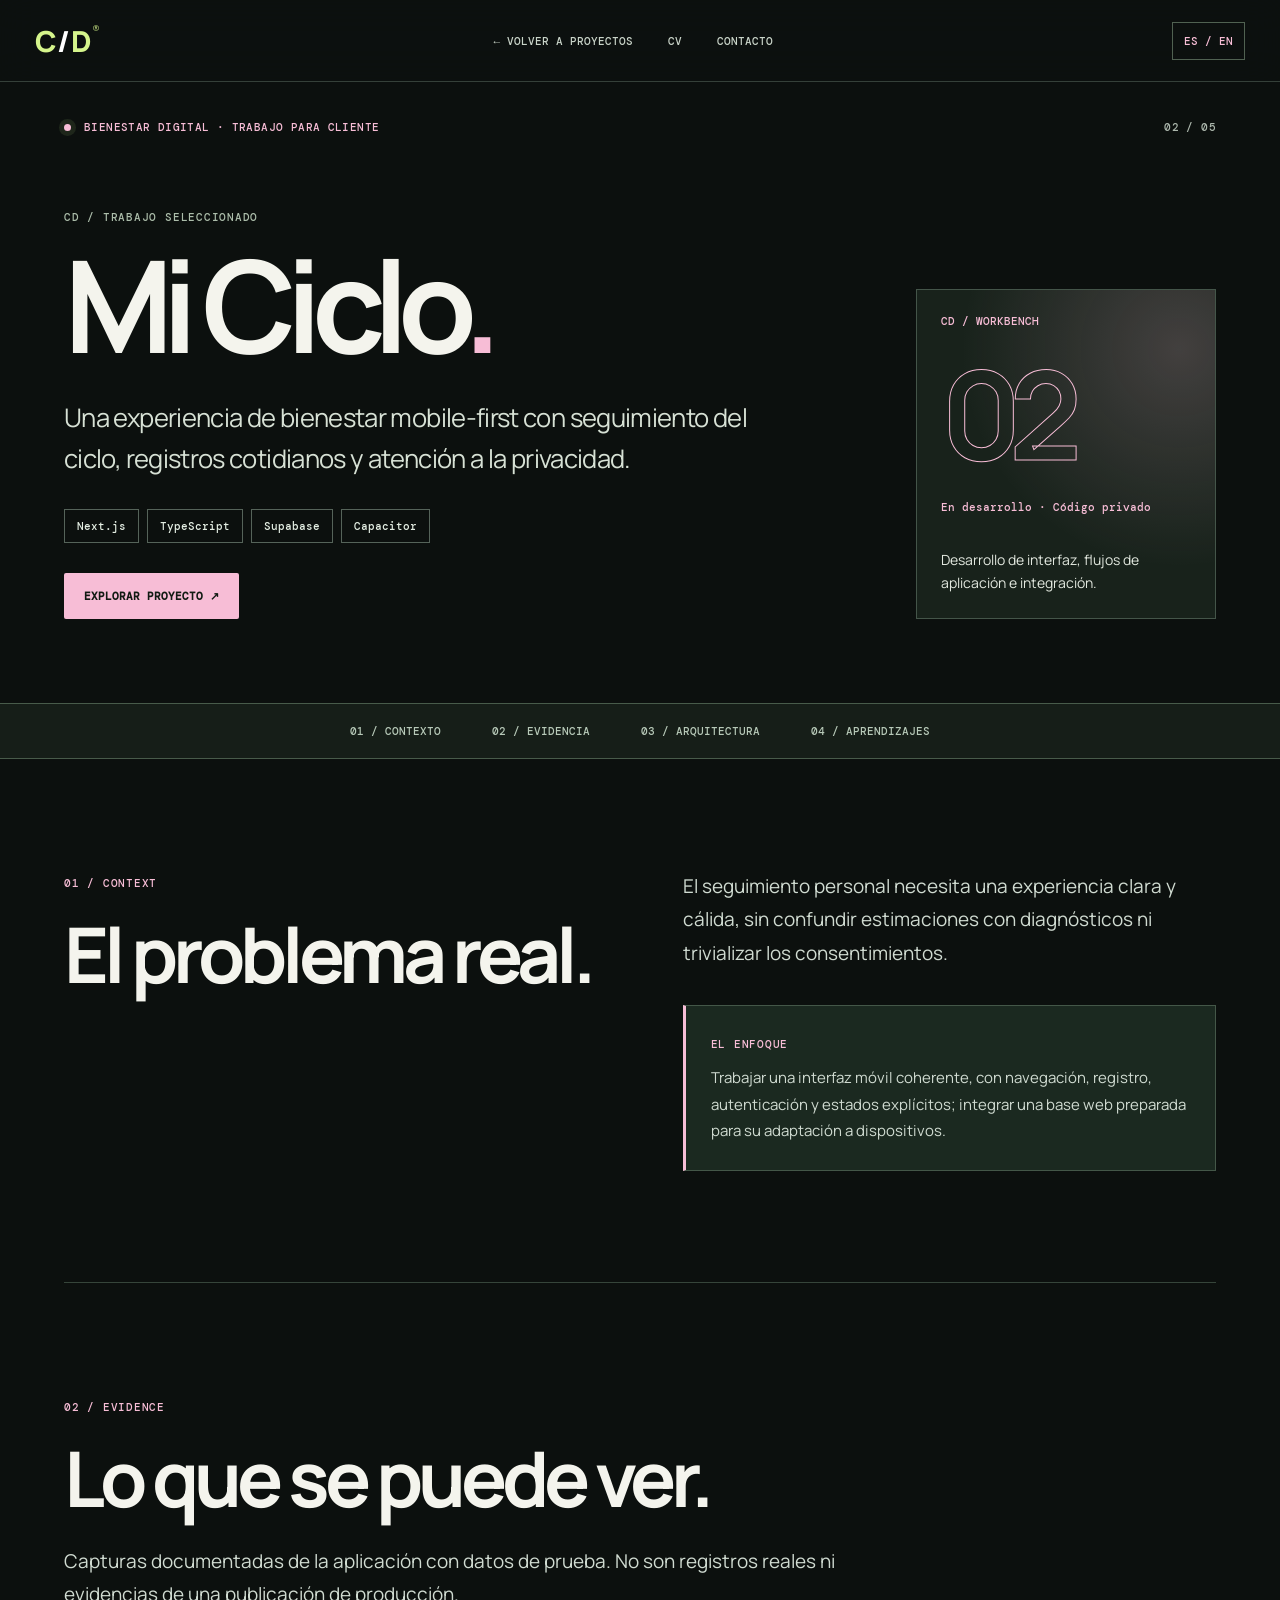
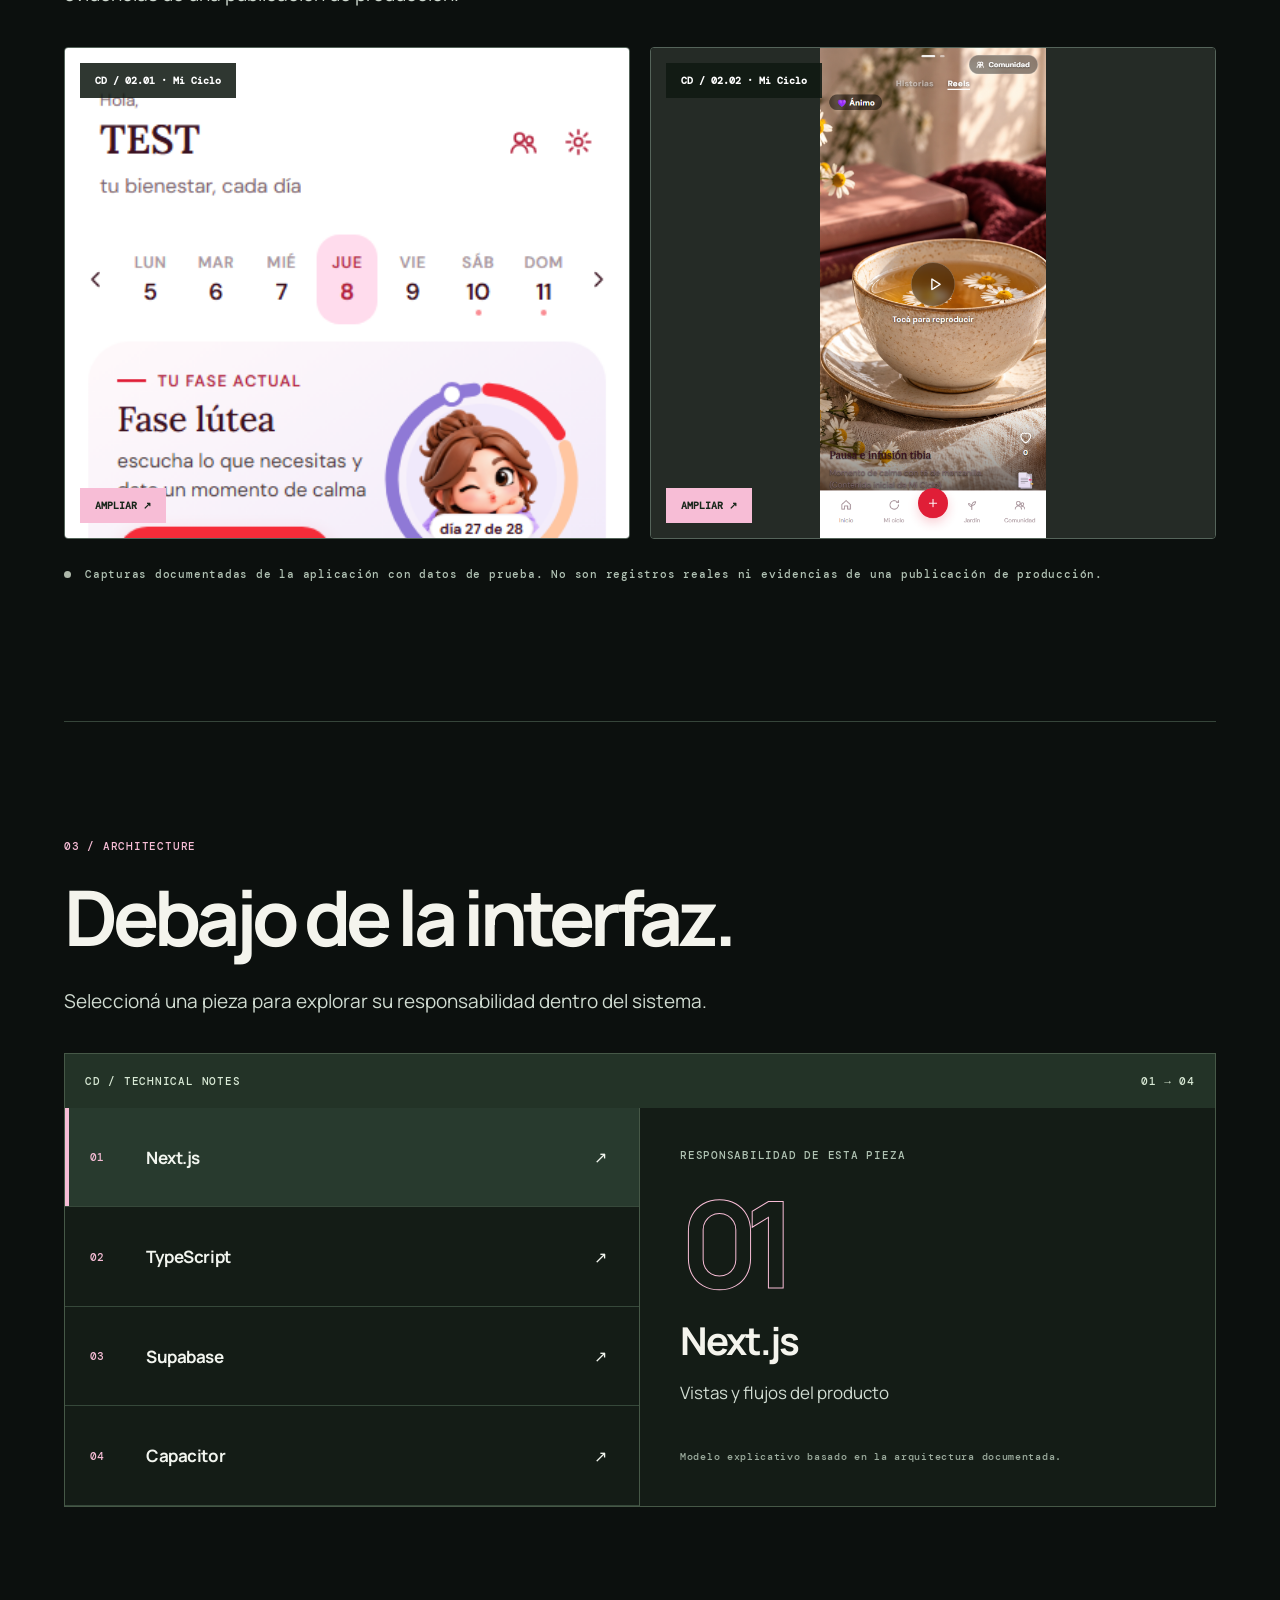
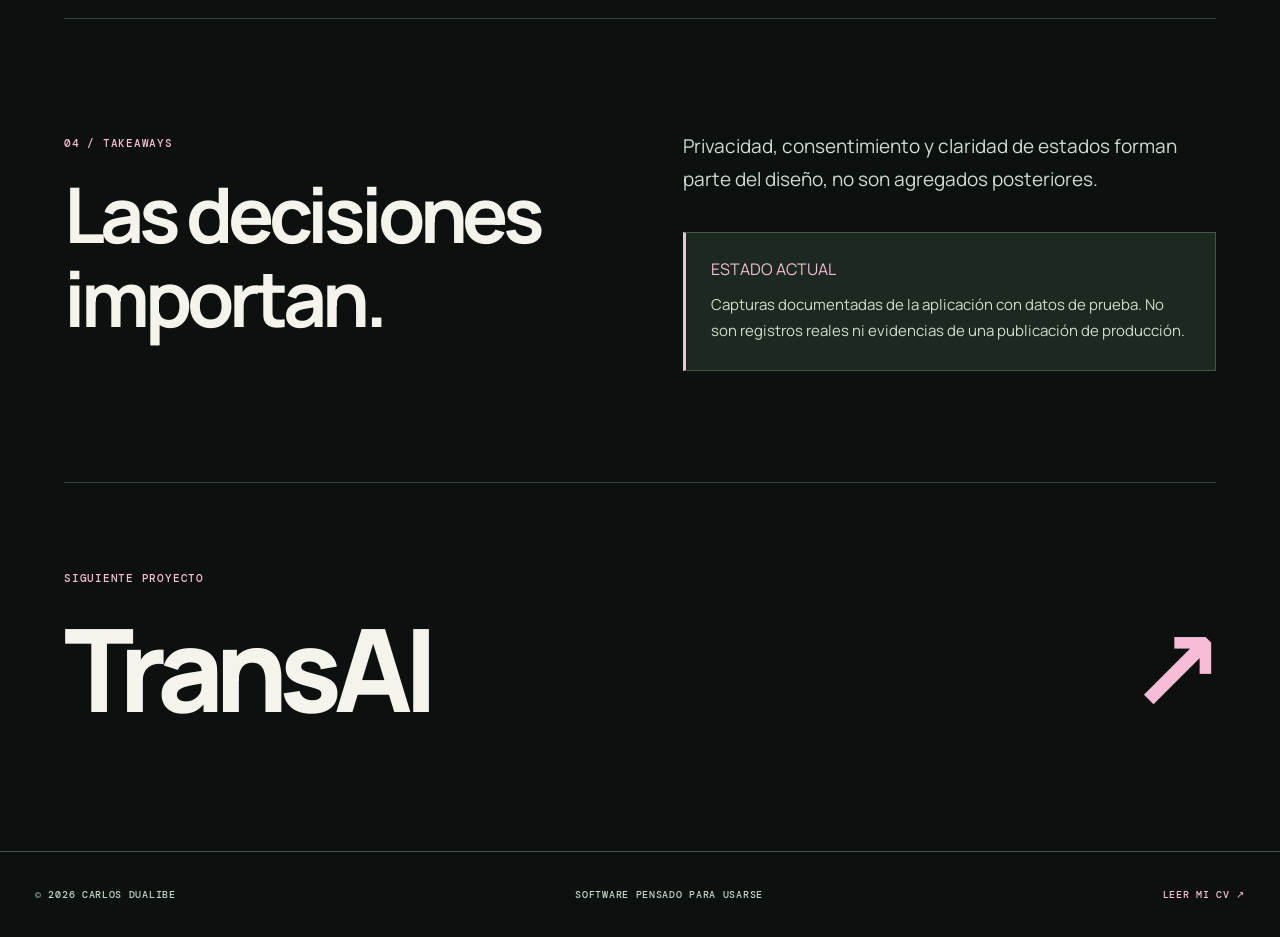
==== work/mi-ciclo/index.html @ 0b81b01b "feat(portfolio): interactive workbench, five bilingual engineering case studies and downloadable CVs" ====
<!doctype html><html lang="es"><head><meta charset="utf-8"/><meta name="viewport" content="width=device-width, initial-scale=1"/><meta name="theme-color" content="#0b0d0e"/><meta name="description" content="Una experiencia de bienestar mobile-first con seguimiento del ciclo, registros cotidianos y atención a la privacidad."/><meta property="og:title" content="Mi Ciclo | Carlos Dualibe"/><meta property="og:description" content="Una experiencia de bienestar mobile-first con seguimiento del ciclo, registros cotidianos y atención a la privacidad."/><meta property="og:image" content="https://carlos-dualibe.vercel.app/assets/og-card.svg"/><meta property="og:locale" content="es_AR"/><link rel="canonical" href="https://carlos-dualibe.vercel.app/work/mi-ciclo/"/><link rel="icon" href="/assets/favicon.svg"/><link rel="preconnect" href="https://fonts.googleapis.com"/><link rel="preconnect" href="https://fonts.gstatic.com" crossorigin/><link href="https://fonts.googleapis.com/css2?family=Manrope:wght@400;500;600;700;800&amp;family=DM+Mono:wght@400;500&amp;display=swap" rel="stylesheet"/><link rel="stylesheet" href="/case.css"/><title>Mi Ciclo — Caso de estudio | Carlos Dualibe</title><style>:root{--case-accent:#f7bdd6}</style></head><body><a class="skip" href="#content">Saltar al contenido</a><div class="reading-progress"><div id="progressBar"></div></div><header class="case-header"><a class="brand" href="/">C<span>/</span>D<small>®</small></a><nav><a href="/#proyectos" data-i18n-case="back">← VOLVER A PROYECTOS</a><a href="/cv/" data-i18n-case="cv">CV</a><a href="/#contacto" data-i18n-case="contact">CONTACTO</a></nav><button id="switchCaseLanguage" aria-label="Cambiar idioma" type="button">ES / EN</button></header><main id="content"><section class="case-hero"><div class="hero-eyebrow"><span class="dot"></span><span id="caseCategory">BIENESTAR DIGITAL · TRABAJO PARA CLIENTE</span><span>02 / 05</span></div><div class="hero-grid"><div><p class="eyebrow" data-i18n-case="selected">CD / TRABAJO SELECCIONADO</p><h1>Mi Ciclo<span>.</span></h1><p class="hero-summary" id="caseSummary">Una experiencia de bienestar mobile-first con seguimiento del ciclo, registros cotidianos y atención a la privacidad.</p><div class="tags"><span>Next.js</span><span>TypeScript</span><span>Supabase</span><span>Capacitor</span></div><div class="hero-actions"><a href="#evidencia" class="primary" data-i18n-case="explore">EXPLORAR PROYECTO ↗</a></div></div><div class="hero-stamp"><span>CD / WORKBENCH</span><strong>02</strong><span id="caseStatus">En desarrollo · Código privado</span><p id="caseRole">Desarrollo de interfaz, flujos de aplicación e integración.</p></div></div></section><nav class="case-local-nav" aria-label="Navegación del caso"><a href="#contexto" data-i18n-case="context">01 / CONTEXTO</a><a href="#evidencia" data-i18n-case="evidenceNav">02 / EVIDENCIA</a><a href="#arquitectura" data-i18n-case="architectureNav">03 / ARQUITECTURA</a><a href="#aprendizajes" data-i18n-case="lessonsNav">04 / APRENDIZAJES</a></nav><section class="case-section split" id="contexto"><div><span class="section-label">01 / CONTEXT</span><h2 id="caseProblemTitle" data-static-problem>El problema real.</h2></div><div><p id="caseProblem">El seguimiento personal necesita una experiencia clara y cálida, sin confundir estimaciones con diagnósticos ni trivializar los consentimientos.</p><aside class="note"><span data-i18n-case="approachLabel">EL ENFOQUE</span><p id="caseSolution">Trabajar una interfaz móvil coherente, con navegación, registro, autenticación y estados explícitos; integrar una base web preparada para su adaptación a dispositivos.</p></aside></div></section><section class="case-section" id="evidencia"><div class="section-head"><span class="section-label">02 / EVIDENCE</span><h2 data-i18n-case="visualTitle">Lo que se puede ver.</h2><p id="caseEvidence">Capturas documentadas de la aplicación con datos de prueba. No son registros reales ni evidencias de una publicación de producción.</p></div><div class="case-gallery"><button class="case-image-trigger" type="button" data-src="/assets/mi-ciclo-monolito-home.png" data-alt="Capturas documentadas de la aplicación con datos de prueba. No son registros reales ni evidencias de una publicación de producción."><span class="image-meta">CD / 02.01 · Mi Ciclo</span><img src="/assets/mi-ciclo-monolito-home.png" alt="Capturas documentadas de la aplicación con datos de prueba. No son registros reales ni evidencias de una publicación de producción." loading="lazy"/><span class="image-cta" data-i18n-case="view">AMPLIAR ↗</span></button><button class="case-image-trigger" type="button" data-src="/assets/mi-ciclo-monolito-descubrir.png" data-alt="Capturas documentadas de la aplicación con datos de prueba. No son registros reales ni evidencias de una publicación de producción."><span class="image-meta">CD / 02.02 · Mi Ciclo</span><img src="/assets/mi-ciclo-monolito-descubrir.png" alt="Capturas documentadas de la aplicación con datos de prueba. No son registros reales ni evidencias de una publicación de producción." loading="lazy"/><span class="image-cta" data-i18n-case="view">AMPLIAR ↗</span></button></div><div class="status-caption"><span class="dot"></span><p id="caseCurrent">En desarrollo · Código privado · Capturas documentadas de la aplicación con datos de prueba. No son registros reales ni evidencias de una publicación de producción.</p></div></section><section class="case-section" id="arquitectura"><div class="section-head"><span class="section-label">03 / ARCHITECTURE</span><h2 data-i18n-case="architectureTitle">Debajo de la interfaz.</h2><p data-i18n-case="architectureDesc">Seleccioná una pieza para explorar su responsabilidad dentro del sistema.</p></div><div class="architecture"><div class="architecture-top"><span>CD / TECHNICAL NOTES</span><span>01 → 04</span></div><div class="architecture-grid"><div class="layers"><button class="layer-button is-active" type="button" data-layer="0" aria-pressed="true"><span>01</span><strong>Next.js</strong><span>↗</span></button><button class="layer-button" type="button" data-layer="1" aria-pressed="false"><span>02</span><strong>TypeScript</strong><span>↗</span></button><button class="layer-button" type="button" data-layer="2" aria-pressed="false"><span>03</span><strong>Supabase</strong><span>↗</span></button><button class="layer-button" type="button" data-layer="3" aria-pressed="false"><span>04</span><strong>Capacitor</strong><span>↗</span></button></div><div class="layer-content"><span data-i18n-case="layerResponsibility">RESPONSABILIDAD DE ESTA PIEZA</span><strong id="layerNumber">01</strong><h3 id="layerTitle">Next.js</h3><p id="layerDescription">Vistas y flujos del producto</p><small data-i18n-case="architectureDisclaimer">Modelo explicativo de la arquitectura documentada.</small></div></div></div></section><section class="case-section split" id="aprendizajes"><div><span class="section-label">04 / TAKEAWAYS</span><h2 data-i18n-case="lessonsTitle">Lo que aprendí construyéndolo.</h2></div><div><p id="caseTakeaway">Privacidad, consentimiento y claridad de estados forman parte del diseño, no son agregados posteriores.</p><div class="takeaway-note"><span data-i18n-case="statusLabel">ESTADO ACTUAL</span><p id="caseStatusDetail">Capturas documentadas de la aplicación con datos de prueba. No son registros reales ni evidencias de una publicación de producción.</p></div></div></section><section class="next-case"><span data-i18n-case="next">SIGUIENTE PROYECTO</span><a href="/work/transai/">TransAI <span>↗</span></a></section></main><footer><span>© 2026 CARLOS DUALIBE</span><span data-i18n-case="footer">SOFTWARE PENSADO PARA USARSE</span><a href="/cv/" data-i18n-case="cvLong">LEER MI CV ↗</a></footer><dialog id="caseLightbox"><button id="closeLightbox" type="button" aria-label="Cerrar imagen">✕</button><img id="lightboxImg" alt=""/></dialog><script type="application/json" id="caseData">{"slug":"mi-ciclo","n":"02","name":"Mi Ciclo","accent":"#f7bdd6","stack":["Next.js","TypeScript","Supabase","Capacitor"],"images":["/assets/mi-ciclo-monolito-home.png","/assets/mi-ciclo-monolito-descubrir.png"],"es":{"tag":"BIENESTAR DIGITAL · TRABAJO PARA CLIENTE","state":"En desarrollo · Código privado","summary":"Una experiencia de bienestar mobile-first con seguimiento del ciclo, registros cotidianos y atención a la privacidad.","problem":"El seguimiento personal necesita una experiencia clara y cálida, sin confundir estimaciones con diagnósticos ni trivializar los consentimientos.","solution":"Trabajar una interfaz móvil coherente, con navegación, registro, autenticación y estados explícitos; integrar una base web preparada para su adaptación a dispositivos.","evidence":"Capturas documentadas de la aplicación con datos de prueba. No son registros reales ni evidencias de una publicación de producción.","takeaway":"Privacidad, consentimiento y claridad de estados forman parte del diseño, no son agregados posteriores.","role":"Desarrollo de interfaz, flujos de aplicación e integración.","layers":[["Next.js","Vistas y flujos del producto"],["TypeScript","Estructuras y estados compartidos"],["Supabase","Autenticación y persistencia"],["Capacitor","Integración con plataformas móviles"]]},"en":{"tag":"WELLNESS APP · CLIENT PROJECT","state":"In development · Private code","summary":"A mobile-first wellness experience with cycle tracking, daily logging and a thoughtful approach to privacy.","problem":"Personal tracking needs a clear, welcoming experience without confusing estimates with diagnoses or treating consent as decoration.","solution":"Build coherent mobile navigation, logging, authentication and explicit states around a web foundation that can be adapted to mobile platforms.","evidence":"Documented application screenshots with test data. They are not personal records or evidence of a production release.","takeaway":"Privacy, consent and clear state communication belong in the product from the start.","role":"UI development, application flows and integrations.","layers":[["Next.js","Product screens and user journeys"],["TypeScript","Shared data structures and states"],["Supabase","Authentication and persistence"],["Capacitor","Mobile platform integration"]]}}</script><script defer src="/case.js"></script></body></html>
---- case.css ----
:root{--bg:#0c100e;--ink:#f4f4ed;--muted:#bbc8bc;--line:#405046;--green:#d5f58c;--accent:var(--case-accent,#d5f58c);--mono:"DM Mono",monospace;--sans:"Manrope",system-ui,sans-serif}
*{box-sizing:border-box}html{scroll-behavior:smooth;scroll-padding-top:143px}body{margin:0;background:var(--bg);color:var(--ink);font-family:var(--sans);overflow-x:clip;-webkit-font-smoothing:antialiased}
a{color:inherit;text-decoration:none}button{cursor:pointer;font:inherit}a:focus-visible,button:focus-visible{outline:2px solid var(--accent);outline-offset:4px}
.skip{position:fixed;top:-70px;left:10px;padding:10px;background:var(--green);color:#000;z-index:99}.skip:focus{top:10px}
.reading-progress{height:3px;position:fixed;top:0;left:0;right:0;z-index:100;pointer-events:none}.reading-progress>div{height:100%;width:0;background:var(--accent)}
.case-header{height:82px;position:sticky;top:0;z-index:40;backdrop-filter:blur(18px);background:#0d1110ed;border-bottom:1px solid #354039;padding:0 max(30px,calc((100vw - 1210px)/2));display:flex;align-items:center;justify-content:space-between;gap:20px}
.brand{font-weight:800;letter-spacing:-.16em;font-size:29px;color:var(--green)}.brand span{color:#fff;margin:0 5px}.brand small{font:10px var(--mono);vertical-align:top;margin-left:6px}
.case-header nav{display:flex;gap:clamp(13px,3vw,35px);font:500 11px var(--mono);color:#c9d4c9}.case-header nav a:hover{color:var(--accent)}
#switchCaseLanguage{color:var(--accent);border:1px solid #506151;padding:11px;background:none;font:500 11px var(--mono)}
.case-hero{max-width:1210px;margin:auto;padding:38px 0 84px}
.hero-eyebrow{display:flex;align-items:center;gap:13px;color:var(--accent);font:500 11px var(--mono);letter-spacing:.035em}.hero-eyebrow>span:last-child{margin-left:auto;color:#adb8ad}
.dot{display:inline-block;width:7px;height:7px;background:var(--accent);border-radius:50%;box-shadow:0 0 0 5px #a8db831c;flex:0 0 7px}
.hero-grid{margin-top:65px;display:grid;grid-template-columns:minmax(0,1.45fr) minmax(240px,.55fr);gap:60px;align-items:end}
.eyebrow,.section-label,.architecture-top,.layer-content>span,.layer-content small,.next-case>span,footer,.status-caption,.note>span{font:500 11px var(--mono);letter-spacing:.07em}
.eyebrow{color:#acbdaa}.hero-grid h1{font-size:clamp(75px,10vw,150px);letter-spacing:-.085em;line-height:.97;margin:18px 0 32px;overflow-wrap:break-word}.hero-grid h1 span{color:var(--accent)}
.hero-summary{font-size:clamp(18px,2vw,27px);line-height:1.58;letter-spacing:-.025em;color:#d7e1d5;max-width:720px;margin:0 0 30px}.tags{display:flex;flex-wrap:wrap;gap:8px}.tags span{font:500 11px var(--mono);padding:9px 12px;border:1px solid #556359;color:#e4eee3}
.hero-actions{display:flex;align-items:center;flex-wrap:wrap;gap:17px;margin-top:30px;font:600 11px var(--mono)}.hero-actions a{border-bottom:1px solid #778b73;padding:13px}.hero-actions .primary{background:var(--accent);color:#111b13;border:0;border-radius:2px;padding:16px 20px}
.hero-stamp{background:radial-gradient(circle at 88% 18%,color-mix(in srgb,var(--accent) 19%,transparent),transparent 58%),#18221b;border:1px solid #445549;min-height:330px;padding:24px;display:flex;flex-direction:column;justify-content:space-between;overflow:hidden}.hero-stamp>span{font:500 11px var(--mono);color:var(--accent)}.hero-stamp strong{font-size:123px;line-height:1;letter-spacing:-.1em;-webkit-text-stroke:1px var(--accent);color:transparent}.hero-stamp p{font-size:14px;line-height:1.65;color:#e2e8df;margin:10px 0 0}
.case-local-nav{position:sticky;top:82px;z-index:35;display:flex;justify-content:center;align-items:center;gap:clamp(12px,4vw,60px);background:#172019f5;border-top:1px solid #485b4a;border-bottom:1px solid #485b4a;padding:0 18px;overflow-x:auto}
.case-local-nav a{font:500 11px var(--mono);color:#b7c9b8;padding:20px 0;white-space:nowrap}.case-local-nav a:hover{color:var(--accent)}
.case-section{max-width:1210px;margin:auto;padding:111px 0;border-bottom:1px solid #36453a}.section-label{color:var(--accent)}.case-section h2{font-size:clamp(43px,6vw,78px);letter-spacing:-.065em;line-height:1.1;margin:20px 0 25px}
.case-section p{color:#d0dbd1;font-size:clamp(16px,1.55vw,19px);line-height:1.76;margin:0}.split{display:grid;grid-template-columns:1fr 1fr;gap:85px}
.note,.takeaway-note{margin-top:35px;padding:25px;background:#1b2920;border:1px solid #445748;border-left:3px solid var(--accent)}.note>span,.takeaway-note>span{color:var(--accent)}.note p,.takeaway-note p{font-size:15px;margin:12px 0 0}
.section-head{max-width:850px;margin-bottom:35px}.case-gallery{display:grid;grid-template-columns:repeat(2,minmax(0,1fr));gap:20px}.case-image-trigger{position:relative;border:1px solid #55645a;background:#1b251f;padding:0;width:100%;overflow:hidden;border-radius:4px;color:#fff;text-align:left;min-height:380px}
.case-image-trigger:only-child{grid-column:1/-1}.case-image-trigger img{display:block;width:100%;height:490px;object-fit:cover;object-position:top;transition:transform .45s}.case-image-trigger:hover img{transform:scale(1.035)}
.case-image-trigger:nth-child(2) img{object-fit:contain;background:#252b26}.image-meta,.image-cta{font:600 10px var(--mono);padding:11px 15px;position:absolute;z-index:2}.image-meta{top:15px;left:15px;background:#101912dd;color:#fff}.image-cta{bottom:15px;left:15px;background:var(--accent);color:#18271b}
.case-diagram{min-height:320px;background:radial-gradient(ellipse at 85% 10%,color-mix(in srgb,var(--accent) 17%,transparent),transparent 55%),#17241a;border:1px solid #475f4e;padding:45px 30px;display:flex;align-items:center;justify-content:center;gap:13px;flex-wrap:wrap}.case-diagram>span{background:#253c2c;border:1px solid #6b886f;padding:24px;font:600 12px var(--mono)}.case-diagram b{color:var(--accent);font-size:25px}.case-diagram small{flex-basis:100%;text-align:center;color:#b8c8b9;font:500 10px var(--mono)}
.status-caption{display:flex;gap:14px;align-items:flex-start;margin:26px 0}.status-caption p{font:500 11px/1.75 var(--mono);color:#b1c2b4}.status-caption .dot{margin-top:6px;background:#aeb8aa;box-shadow:none}
.architecture{border:1px solid #465847;background:#141c16}.architecture-top{display:flex;justify-content:space-between;gap:15px;padding:20px;background:#233327;color:#d8e9d5}
.architecture-grid{display:grid;grid-template-columns:1fr 1fr}.layers{display:flex;flex-direction:column;border-right:1px solid #465847}
.layer-button{display:grid;grid-template-columns:40px 1fr 20px;align-items:center;gap:16px;text-align:left;padding:25px;background:none;border:0;border-bottom:1px solid #36483a;color:#f2f5ef;flex:1;min-height:96px}
.layer-button span:first-child{color:var(--accent);font:500 11px var(--mono)}.layer-button strong{font-size:17px;letter-spacing:-.025em}.layer-button:hover,.layer-button.is-active{background:#283a2e}.layer-button.is-active{box-shadow:inset 4px 0 var(--accent)}
.layer-content{padding:40px;display:flex;flex-direction:column;justify-content:center;align-items:flex-start}.layer-content>span{color:#afc2b2}.layer-content>strong{font-size:120px;line-height:1;margin-top:20px;color:transparent;-webkit-text-stroke:1px var(--accent);letter-spacing:-.12em}
.layer-content h3{font-size:clamp(25px,3vw,39px);letter-spacing:-.05em;margin:12px 0}.layer-content p{font-size:17px;line-height:1.7}.layer-content small{color:#9cac9e;margin-top:40px;font-size:10px;line-height:1.8}
.next-case{max-width:1210px;margin:auto;padding:88px 0 120px;display:flex;flex-direction:column;gap:20px}.next-case>span{color:var(--accent)}.next-case>a{font-size:clamp(53px,9vw,130px);font-weight:800;letter-spacing:-.075em;line-height:1.1;display:flex;justify-content:space-between}.next-case>a span{color:var(--accent)}
footer{border-top:1px solid #405243;padding:36px max(30px,calc((100vw - 1210px)/2));display:flex;align-items:center;justify-content:space-between;gap:15px;color:#c7d4c8;font-size:10px}footer a{color:var(--accent)}
dialog{max-width:92vw;max-height:90vh;border:1px solid #809383;background:#121d14;padding:20px;border-radius:6px}dialog::backdrop{background:#020503df}dialog button{position:absolute;right:15px;top:15px;border:1px solid #b2d1b5;background:#16231a;color:#fff;padding:10px}dialog img{display:block;max-width:85vw;max-height:80vh;object-fit:contain}
@media(max-width:1300px){.case-hero,.case-section,.next-case{margin-left:clamp(24px,5vw,65px);margin-right:clamp(24px,5vw,65px)}}
@media(max-width:880px){.hero-grid,.split{grid-template-columns:1fr;gap:35px}.hero-stamp{min-height:185px}.hero-stamp strong{font-size:80px;position:absolute;right:55px;opacity:.3}.hero-stamp{position:relative}.case-section{padding:76px 0}.case-local-nav{justify-content:flex-start}.case-gallery{grid-template-columns:1fr}.case-image-trigger:only-child{grid-column:auto}}
@media(max-width:620px){.case-header{height:69px;padding:0 18px}.case-header nav{gap:12px}.case-header nav a{font-size:9px}.case-header nav a:last-child{display:none}#switchCaseLanguage{font-size:10px}.case-local-nav{top:69px}.case-local-nav a{font-size:9px;padding:16px 0}.case-hero,.case-section,.next-case{margin-left:20px;margin-right:20px}.case-hero{padding:25px 0 63px}.hero-grid{margin-top:41px}.hero-grid h1{font-size:clamp(61px,15vw,85px)}.hero-summary{font-size:18px}.case-section h2{font-size:44px}.case-image-trigger img{height:355px}.architecture-grid{grid-template-columns:1fr}.layers{border-right:0;border-bottom:1px solid #465847}.layer-button{padding:16px 20px;min-height:76px}.layer-content{padding:26px;min-height:300px}.case-diagram{padding:24px;gap:8px}.case-diagram>span{padding:15px 9px;font-size:9px}.next-case{padding:70px 0}.next-case>a{font-size:48px}footer{flex-wrap:wrap;padding:24px 20px}}
@media(prefers-reduced-motion:reduce){html{scroll-behavior:auto}*,*::before,*::after{transition:none!important;animation:none!important}}
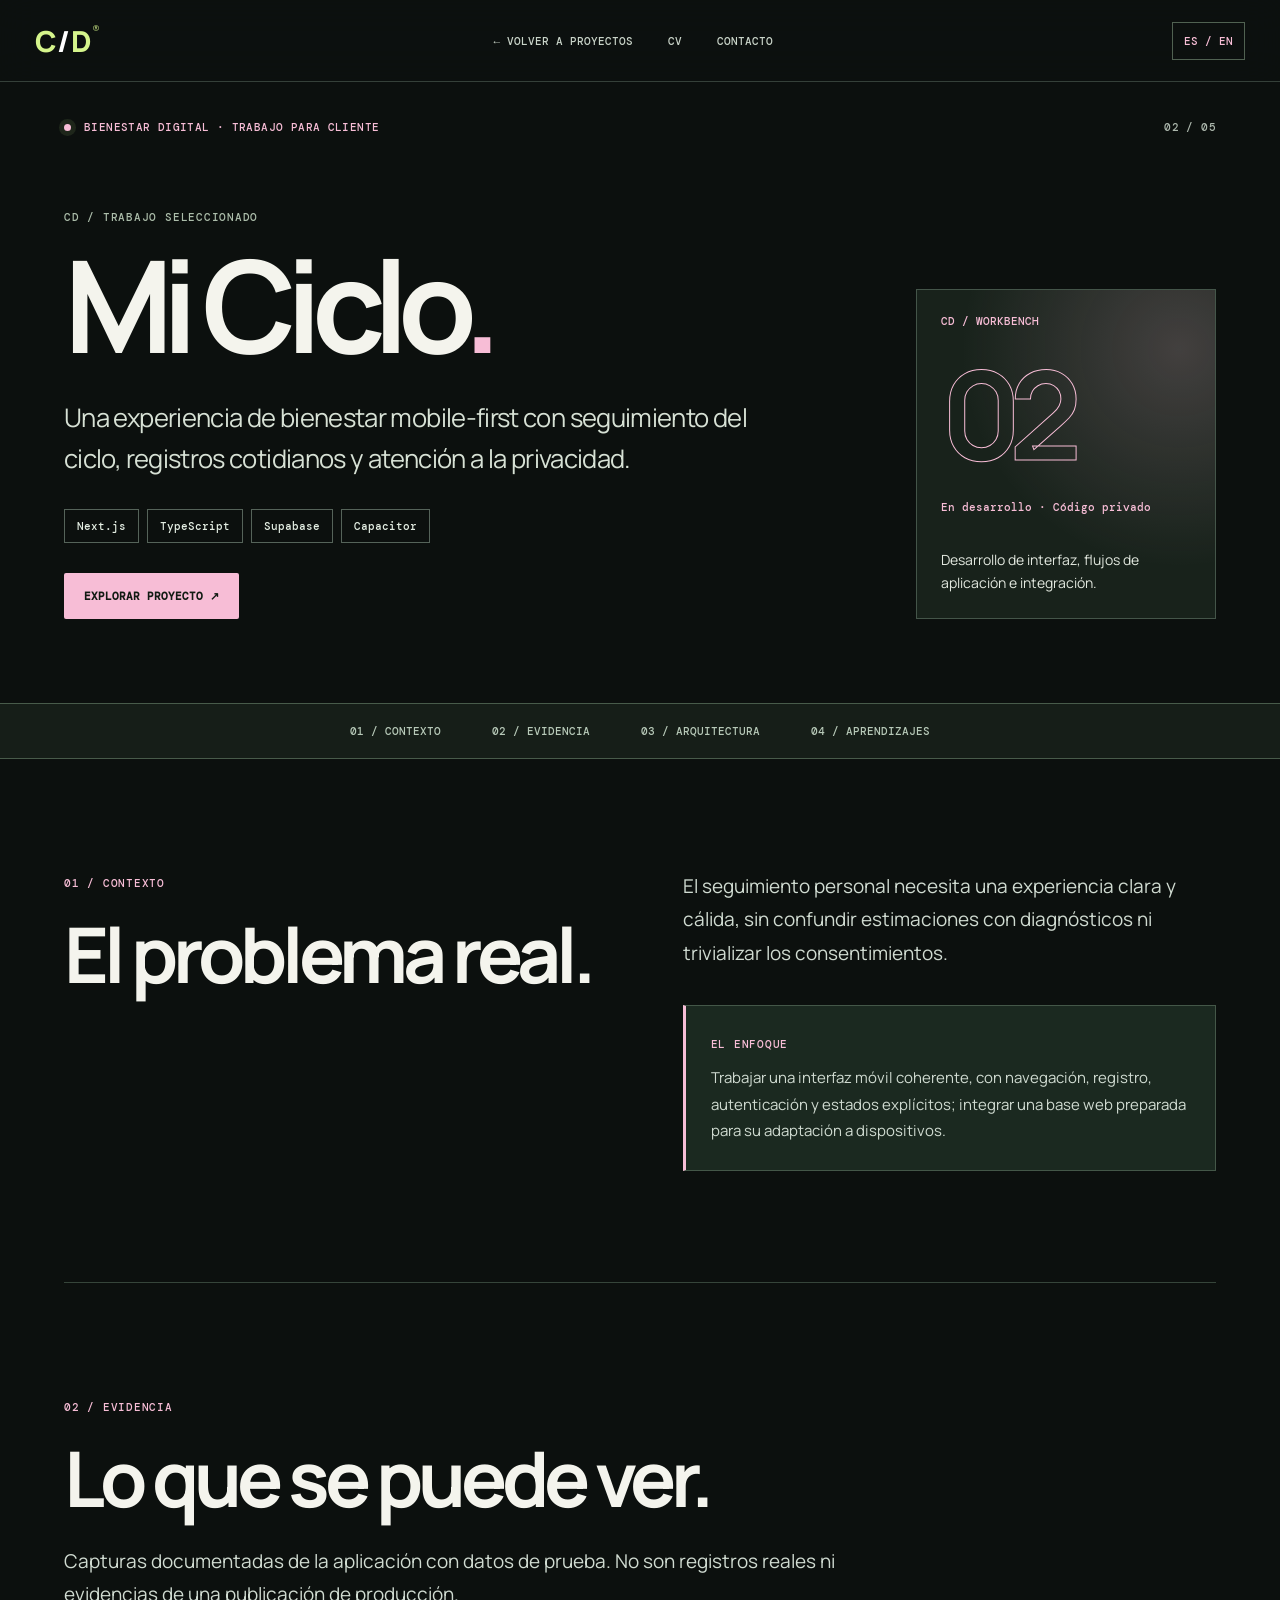
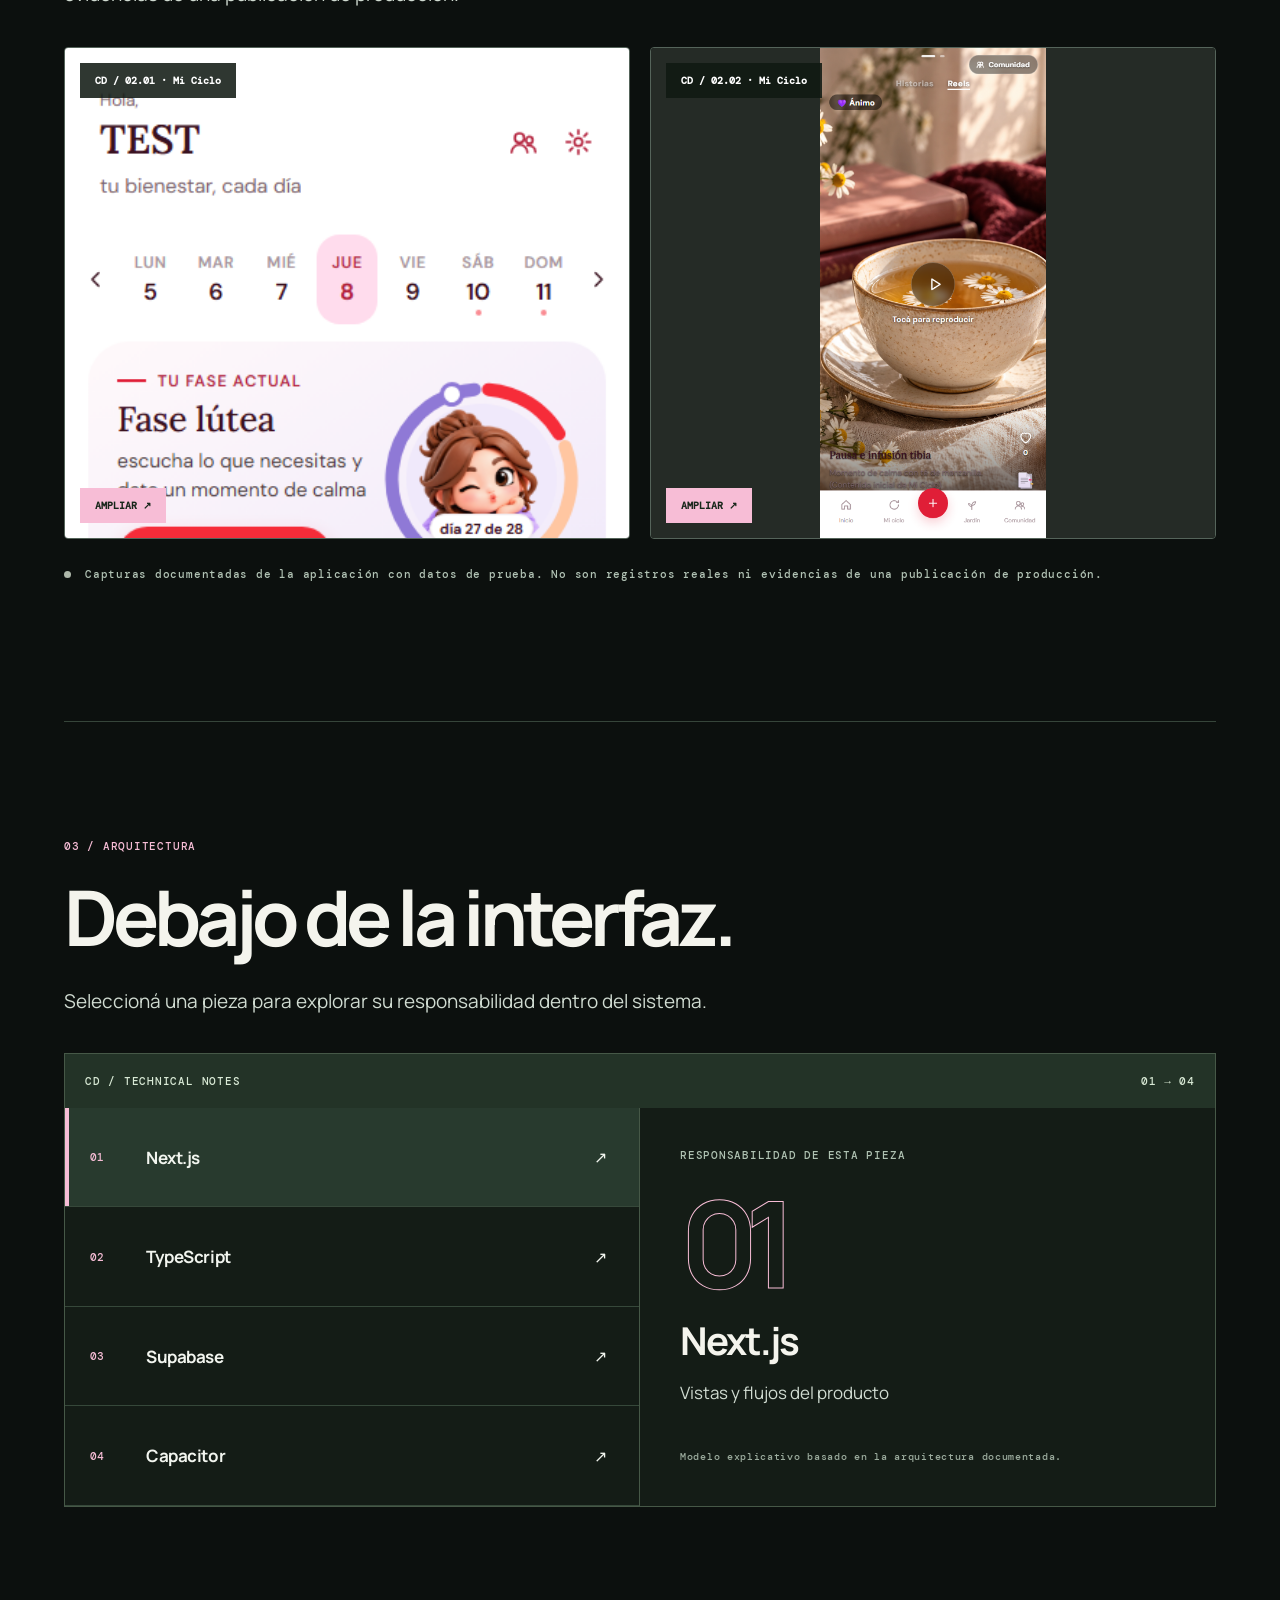
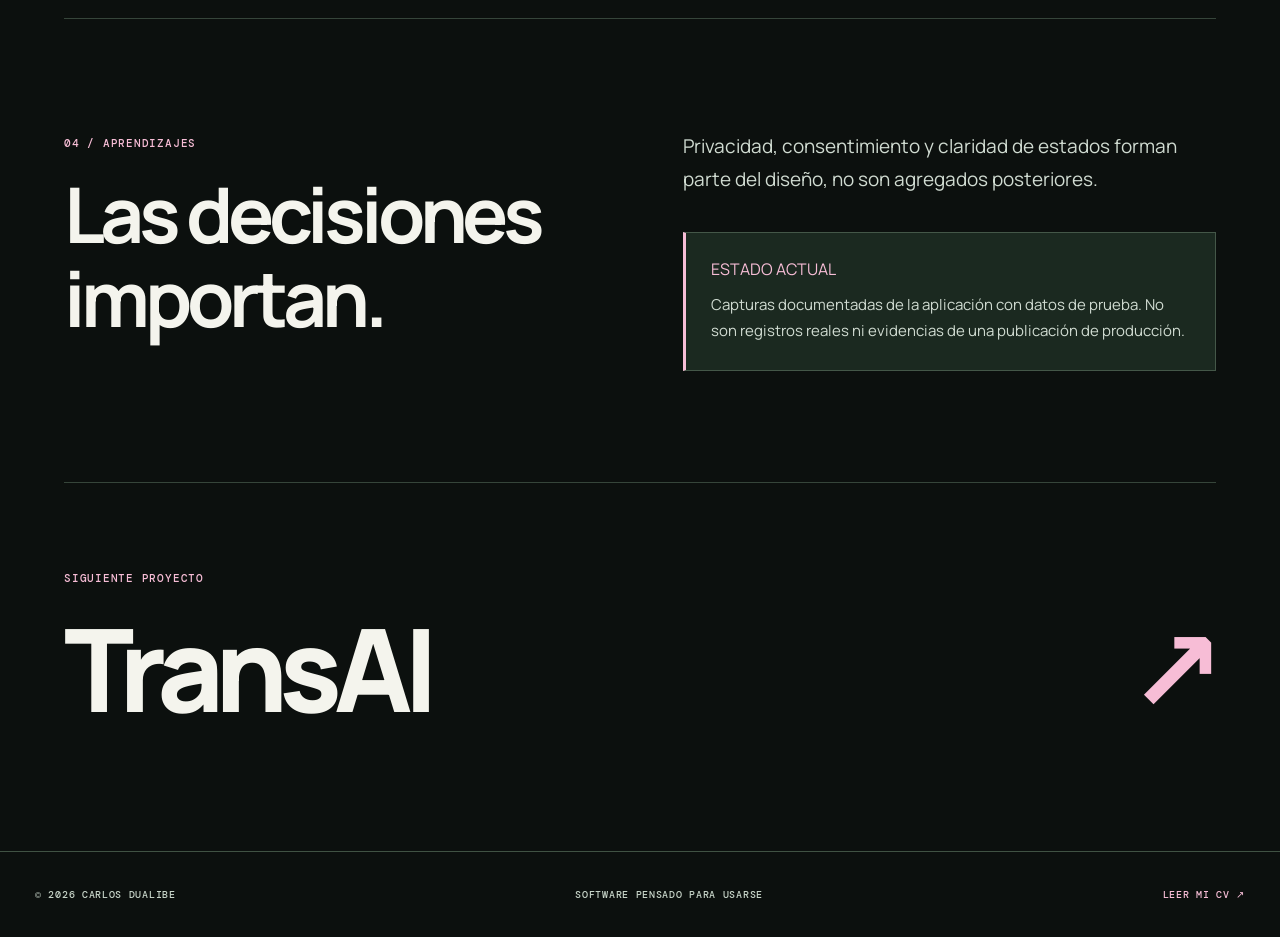
==== commit 61c7d5d8: "fix(i18n): localize case-study labels, accessible descriptions and beta link; refresh QA evidence" ====
--- a/work/mi-ciclo/index.html
+++ b/work/mi-ciclo/index.html
@@ -1 +1 @@
-<!doctype html><html lang="es"><head><meta charset="utf-8"/><meta name="viewport" content="width=device-width, initial-scale=1"/><meta name="theme-color" content="#0b0d0e"/><meta name="description" content="Una experiencia de bienestar mobile-first con seguimiento del ciclo, registros cotidianos y atención a la privacidad."/><meta property="og:title" content="Mi Ciclo | Carlos Dualibe"/><meta property="og:description" content="Una experiencia de bienestar mobile-first con seguimiento del ciclo, registros cotidianos y atención a la privacidad."/><meta property="og:image" content="https://carlos-dualibe.vercel.app/assets/og-card.svg"/><meta property="og:locale" content="es_AR"/><link rel="canonical" href="https://carlos-dualibe.vercel.app/work/mi-ciclo/"/><link rel="icon" href="/assets/favicon.svg"/><link rel="preconnect" href="https://fonts.googleapis.com"/><link rel="preconnect" href="https://fonts.gstatic.com" crossorigin/><link href="https://fonts.googleapis.com/css2?family=Manrope:wght@400;500;600;700;800&amp;family=DM+Mono:wght@400;500&amp;display=swap" rel="stylesheet"/><link rel="stylesheet" href="/case.css"/><title>Mi Ciclo — Caso de estudio | Carlos Dualibe</title><style>:root{--case-accent:#f7bdd6}</style></head><body><a class="skip" href="#content">Saltar al contenido</a><div class="reading-progress"><div id="progressBar"></div></div><header class="case-header"><a class="brand" href="/">C<span>/</span>D<small>®</small></a><nav><a href="/#proyectos" data-i18n-case="back">← VOLVER A PROYECTOS</a><a href="/cv/" data-i18n-case="cv">CV</a><a href="/#contacto" data-i18n-case="contact">CONTACTO</a></nav><button id="switchCaseLanguage" aria-label="Cambiar idioma" type="button">ES / EN</button></header><main id="content"><section class="case-hero"><div class="hero-eyebrow"><span class="dot"></span><span id="caseCategory">BIENESTAR DIGITAL · TRABAJO PARA CLIENTE</span><span>02 / 05</span></div><div class="hero-grid"><div><p class="eyebrow" data-i18n-case="selected">CD / TRABAJO SELECCIONADO</p><h1>Mi Ciclo<span>.</span></h1><p class="hero-summary" id="caseSummary">Una experiencia de bienestar mobile-first con seguimiento del ciclo, registros cotidianos y atención a la privacidad.</p><div class="tags"><span>Next.js</span><span>TypeScript</span><span>Supabase</span><span>Capacitor</span></div><div class="hero-actions"><a href="#evidencia" class="primary" data-i18n-case="explore">EXPLORAR PROYECTO ↗</a></div></div><div class="hero-stamp"><span>CD / WORKBENCH</span><strong>02</strong><span id="caseStatus">En desarrollo · Código privado</span><p id="caseRole">Desarrollo de interfaz, flujos de aplicación e integración.</p></div></div></section><nav class="case-local-nav" aria-label="Navegación del caso"><a href="#contexto" data-i18n-case="context">01 / CONTEXTO</a><a href="#evidencia" data-i18n-case="evidenceNav">02 / EVIDENCIA</a><a href="#arquitectura" data-i18n-case="architectureNav">03 / ARQUITECTURA</a><a href="#aprendizajes" data-i18n-case="lessonsNav">04 / APRENDIZAJES</a></nav><section class="case-section split" id="contexto"><div><span class="section-label">01 / CONTEXT</span><h2 id="caseProblemTitle" data-static-problem>El problema real.</h2></div><div><p id="caseProblem">El seguimiento personal necesita una experiencia clara y cálida, sin confundir estimaciones con diagnósticos ni trivializar los consentimientos.</p><aside class="note"><span data-i18n-case="approachLabel">EL ENFOQUE</span><p id="caseSolution">Trabajar una interfaz móvil coherente, con navegación, registro, autenticación y estados explícitos; integrar una base web preparada para su adaptación a dispositivos.</p></aside></div></section><section class="case-section" id="evidencia"><div class="section-head"><span class="section-label">02 / EVIDENCE</span><h2 data-i18n-case="visualTitle">Lo que se puede ver.</h2><p id="caseEvidence">Capturas documentadas de la aplicación con datos de prueba. No son registros reales ni evidencias de una publicación de producción.</p></div><div class="case-gallery"><button class="case-image-trigger" type="button" data-src="/assets/mi-ciclo-monolito-home.png" data-alt="Capturas documentadas de la aplicación con datos de prueba. No son registros reales ni evidencias de una publicación de producción."><span class="image-meta">CD / 02.01 · Mi Ciclo</span><img src="/assets/mi-ciclo-monolito-home.png" alt="Capturas documentadas de la aplicación con datos de prueba. No son registros reales ni evidencias de una publicación de producción." loading="lazy"/><span class="image-cta" data-i18n-case="view">AMPLIAR ↗</span></button><button class="case-image-trigger" type="button" data-src="/assets/mi-ciclo-monolito-descubrir.png" data-alt="Capturas documentadas de la aplicación con datos de prueba. No son registros reales ni evidencias de una publicación de producción."><span class="image-meta">CD / 02.02 · Mi Ciclo</span><img src="/assets/mi-ciclo-monolito-descubrir.png" alt="Capturas documentadas de la aplicación con datos de prueba. No son registros reales ni evidencias de una publicación de producción." loading="lazy"/><span class="image-cta" data-i18n-case="view">AMPLIAR ↗</span></button></div><div class="status-caption"><span class="dot"></span><p id="caseCurrent">En desarrollo · Código privado · Capturas documentadas de la aplicación con datos de prueba. No son registros reales ni evidencias de una publicación de producción.</p></div></section><section class="case-section" id="arquitectura"><div class="section-head"><span class="section-label">03 / ARCHITECTURE</span><h2 data-i18n-case="architectureTitle">Debajo de la interfaz.</h2><p data-i18n-case="architectureDesc">Seleccioná una pieza para explorar su responsabilidad dentro del sistema.</p></div><div class="architecture"><div class="architecture-top"><span>CD / TECHNICAL NOTES</span><span>01 → 04</span></div><div class="architecture-grid"><div class="layers"><button class="layer-button is-active" type="button" data-layer="0" aria-pressed="true"><span>01</span><strong>Next.js</strong><span>↗</span></button><button class="layer-button" type="button" data-layer="1" aria-pressed="false"><span>02</span><strong>TypeScript</strong><span>↗</span></button><button class="layer-button" type="button" data-layer="2" aria-pressed="false"><span>03</span><strong>Supabase</strong><span>↗</span></button><button class="layer-button" type="button" data-layer="3" aria-pressed="false"><span>04</span><strong>Capacitor</strong><span>↗</span></button></div><div class="layer-content"><span data-i18n-case="layerResponsibility">RESPONSABILIDAD DE ESTA PIEZA</span><strong id="layerNumber">01</strong><h3 id="layerTitle">Next.js</h3><p id="layerDescription">Vistas y flujos del producto</p><small data-i18n-case="architectureDisclaimer">Modelo explicativo de la arquitectura documentada.</small></div></div></div></section><section class="case-section split" id="aprendizajes"><div><span class="section-label">04 / TAKEAWAYS</span><h2 data-i18n-case="lessonsTitle">Lo que aprendí construyéndolo.</h2></div><div><p id="caseTakeaway">Privacidad, consentimiento y claridad de estados forman parte del diseño, no son agregados posteriores.</p><div class="takeaway-note"><span data-i18n-case="statusLabel">ESTADO ACTUAL</span><p id="caseStatusDetail">Capturas documentadas de la aplicación con datos de prueba. No son registros reales ni evidencias de una publicación de producción.</p></div></div></section><section class="next-case"><span data-i18n-case="next">SIGUIENTE PROYECTO</span><a href="/work/transai/">TransAI <span>↗</span></a></section></main><footer><span>© 2026 CARLOS DUALIBE</span><span data-i18n-case="footer">SOFTWARE PENSADO PARA USARSE</span><a href="/cv/" data-i18n-case="cvLong">LEER MI CV ↗</a></footer><dialog id="caseLightbox"><button id="closeLightbox" type="button" aria-label="Cerrar imagen">✕</button><img id="lightboxImg" alt=""/></dialog><script type="application/json" id="caseData">{"slug":"mi-ciclo","n":"02","name":"Mi Ciclo","accent":"#f7bdd6","stack":["Next.js","TypeScript","Supabase","Capacitor"],"images":["/assets/mi-ciclo-monolito-home.png","/assets/mi-ciclo-monolito-descubrir.png"],"es":{"tag":"BIENESTAR DIGITAL · TRABAJO PARA CLIENTE","state":"En desarrollo · Código privado","summary":"Una experiencia de bienestar mobile-first con seguimiento del ciclo, registros cotidianos y atención a la privacidad.","problem":"El seguimiento personal necesita una experiencia clara y cálida, sin confundir estimaciones con diagnósticos ni trivializar los consentimientos.","solution":"Trabajar una interfaz móvil coherente, con navegación, registro, autenticación y estados explícitos; integrar una base web preparada para su adaptación a dispositivos.","evidence":"Capturas documentadas de la aplicación con datos de prueba. No son registros reales ni evidencias de una publicación de producción.","takeaway":"Privacidad, consentimiento y claridad de estados forman parte del diseño, no son agregados posteriores.","role":"Desarrollo de interfaz, flujos de aplicación e integración.","layers":[["Next.js","Vistas y flujos del producto"],["TypeScript","Estructuras y estados compartidos"],["Supabase","Autenticación y persistencia"],["Capacitor","Integración con plataformas móviles"]]},"en":{"tag":"WELLNESS APP · CLIENT PROJECT","state":"In development · Private code","summary":"A mobile-first wellness experience with cycle tracking, daily logging and a thoughtful approach to privacy.","problem":"Personal tracking needs a clear, welcoming experience without confusing estimates with diagnoses or treating consent as decoration.","solution":"Build coherent mobile navigation, logging, authentication and explicit states around a web foundation that can be adapted to mobile platforms.","evidence":"Documented application screenshots with test data. They are not personal records or evidence of a production release.","takeaway":"Privacy, consent and clear state communication belong in the product from the start.","role":"UI development, application flows and integrations.","layers":[["Next.js","Product screens and user journeys"],["TypeScript","Shared data structures and states"],["Supabase","Authentication and persistence"],["Capacitor","Mobile platform integration"]]}}</script><script defer src="/case.js"></script></body></html>+<!doctype html><html lang="es"><head><meta charset="utf-8"/><meta name="viewport" content="width=device-width, initial-scale=1"/><meta name="theme-color" content="#0b0d0e"/><meta name="description" content="Una experiencia de bienestar mobile-first con seguimiento del ciclo, registros cotidianos y atención a la privacidad."/><meta property="og:title" content="Mi Ciclo | Carlos Dualibe"/><meta property="og:description" content="Una experiencia de bienestar mobile-first con seguimiento del ciclo, registros cotidianos y atención a la privacidad."/><meta property="og:image" content="https://carlos-dualibe.vercel.app/assets/og-card.svg"/><meta property="og:locale" content="es_AR"/><link rel="canonical" href="https://carlos-dualibe.vercel.app/work/mi-ciclo/"/><link rel="icon" href="/assets/favicon.svg"/><link rel="preconnect" href="https://fonts.googleapis.com"/><link rel="preconnect" href="https://fonts.gstatic.com" crossorigin/><link href="https://fonts.googleapis.com/css2?family=Manrope:wght@400;500;600;700;800&amp;family=DM+Mono:wght@400;500&amp;display=swap" rel="stylesheet"/><link rel="stylesheet" href="/case.css"/><title>Mi Ciclo — Caso de estudio | Carlos Dualibe</title><style>:root{--case-accent:#f7bdd6}</style></head><body><a class="skip" href="#content">Saltar al contenido</a><div class="reading-progress"><div id="progressBar"></div></div><header class="case-header"><a class="brand" href="/">C<span>/</span>D<small>®</small></a><nav><a href="/#proyectos" data-i18n-case="back">← VOLVER A PROYECTOS</a><a href="/cv/" data-i18n-case="cv">CV</a><a href="/#contacto" data-i18n-case="contact">CONTACTO</a></nav><button id="switchCaseLanguage" aria-label="Cambiar idioma" type="button">ES / EN</button></header><main id="content"><section class="case-hero"><div class="hero-eyebrow"><span class="dot"></span><span id="caseCategory">BIENESTAR DIGITAL · TRABAJO PARA CLIENTE</span><span>02 / 05</span></div><div class="hero-grid"><div><p class="eyebrow" data-i18n-case="selected">CD / TRABAJO SELECCIONADO</p><h1>Mi Ciclo<span>.</span></h1><p class="hero-summary" id="caseSummary">Una experiencia de bienestar mobile-first con seguimiento del ciclo, registros cotidianos y atención a la privacidad.</p><div class="tags"><span>Next.js</span><span>TypeScript</span><span>Supabase</span><span>Capacitor</span></div><div class="hero-actions"><a href="#evidencia" class="primary" data-i18n-case="explore">EXPLORAR PROYECTO ↗</a></div></div><div class="hero-stamp"><span>CD / WORKBENCH</span><strong>02</strong><span id="caseStatus">En desarrollo · Código privado</span><p id="caseRole">Desarrollo de interfaz, flujos de aplicación e integración.</p></div></div></section><nav class="case-local-nav" aria-label="Navegación del caso"><a href="#contexto" data-i18n-case="context">01 / CONTEXTO</a><a href="#evidencia" data-i18n-case="evidenceNav">02 / EVIDENCIA</a><a href="#arquitectura" data-i18n-case="architectureNav">03 / ARQUITECTURA</a><a href="#aprendizajes" data-i18n-case="lessonsNav">04 / APRENDIZAJES</a></nav><section class="case-section split" id="contexto"><div><span class="section-label" data-case-section-label="contextIndex">01 / CONTEXTO</span><h2 id="caseProblemTitle" data-static-problem>El problema real.</h2></div><div><p id="caseProblem">El seguimiento personal necesita una experiencia clara y cálida, sin confundir estimaciones con diagnósticos ni trivializar los consentimientos.</p><aside class="note"><span data-i18n-case="approachLabel">EL ENFOQUE</span><p id="caseSolution">Trabajar una interfaz móvil coherente, con navegación, registro, autenticación y estados explícitos; integrar una base web preparada para su adaptación a dispositivos.</p></aside></div></section><section class="case-section" id="evidencia"><div class="section-head"><span class="section-label" data-case-section-label="evidenceIndex">02 / EVIDENCIA</span><h2 data-i18n-case="visualTitle">Lo que se puede ver.</h2><p id="caseEvidence">Capturas documentadas de la aplicación con datos de prueba. No son registros reales ni evidencias de una publicación de producción.</p></div><div class="case-gallery"><button class="case-image-trigger" type="button" data-src="/assets/mi-ciclo-monolito-home.png" data-alt="Capturas documentadas de la aplicación con datos de prueba. No son registros reales ni evidencias de una publicación de producción."><span class="image-meta">CD / 02.01 · Mi Ciclo</span><img src="/assets/mi-ciclo-monolito-home.png" alt="Capturas documentadas de la aplicación con datos de prueba. No son registros reales ni evidencias de una publicación de producción." loading="lazy"/><span class="image-cta" data-i18n-case="view">AMPLIAR ↗</span></button><button class="case-image-trigger" type="button" data-src="/assets/mi-ciclo-monolito-descubrir.png" data-alt="Capturas documentadas de la aplicación con datos de prueba. No son registros reales ni evidencias de una publicación de producción."><span class="image-meta">CD / 02.02 · Mi Ciclo</span><img src="/assets/mi-ciclo-monolito-descubrir.png" alt="Capturas documentadas de la aplicación con datos de prueba. No son registros reales ni evidencias de una publicación de producción." loading="lazy"/><span class="image-cta" data-i18n-case="view">AMPLIAR ↗</span></button></div><div class="status-caption"><span class="dot"></span><p id="caseCurrent">En desarrollo · Código privado · Capturas documentadas de la aplicación con datos de prueba. No son registros reales ni evidencias de una publicación de producción.</p></div></section><section class="case-section" id="arquitectura"><div class="section-head"><span class="section-label" data-case-section-label="architectureIndex">03 / ARQUITECTURA</span><h2 data-i18n-case="architectureTitle">Debajo de la interfaz.</h2><p data-i18n-case="architectureDesc">Seleccioná una pieza para explorar su responsabilidad dentro del sistema.</p></div><div class="architecture"><div class="architecture-top"><span>CD / TECHNICAL NOTES</span><span>01 → 04</span></div><div class="architecture-grid"><div class="layers"><button class="layer-button is-active" type="button" data-layer="0" aria-pressed="true"><span>01</span><strong>Next.js</strong><span>↗</span></button><button class="layer-button" type="button" data-layer="1" aria-pressed="false"><span>02</span><strong>TypeScript</strong><span>↗</span></button><button class="layer-button" type="button" data-layer="2" aria-pressed="false"><span>03</span><strong>Supabase</strong><span>↗</span></button><button class="layer-button" type="button" data-layer="3" aria-pressed="false"><span>04</span><strong>Capacitor</strong><span>↗</span></button></div><div class="layer-content"><span data-i18n-case="layerResponsibility">RESPONSABILIDAD DE ESTA PIEZA</span><strong id="layerNumber">01</strong><h3 id="layerTitle">Next.js</h3><p id="layerDescription">Vistas y flujos del producto</p><small data-i18n-case="architectureDisclaimer">Modelo explicativo de la arquitectura documentada.</small></div></div></div></section><section class="case-section split" id="aprendizajes"><div><span class="section-label" data-case-section-label="takeawaysIndex">04 / APRENDIZAJES</span><h2 data-i18n-case="lessonsTitle">Lo que aprendí construyéndolo.</h2></div><div><p id="caseTakeaway">Privacidad, consentimiento y claridad de estados forman parte del diseño, no son agregados posteriores.</p><div class="takeaway-note"><span data-i18n-case="statusLabel">ESTADO ACTUAL</span><p id="caseStatusDetail">Capturas documentadas de la aplicación con datos de prueba. No son registros reales ni evidencias de una publicación de producción.</p></div></div></section><section class="next-case"><span data-i18n-case="next">SIGUIENTE PROYECTO</span><a href="/work/transai/">TransAI <span>↗</span></a></section></main><footer><span>© 2026 CARLOS DUALIBE</span><span data-i18n-case="footer">SOFTWARE PENSADO PARA USARSE</span><a href="/cv/" data-i18n-case="cvLong">LEER MI CV ↗</a></footer><dialog id="caseLightbox"><button id="closeLightbox" type="button" aria-label="Cerrar imagen">✕</button><img id="lightboxImg" alt=""/></dialog><script type="application/json" id="caseData">{"slug":"mi-ciclo","n":"02","name":"Mi Ciclo","accent":"#f7bdd6","stack":["Next.js","TypeScript","Supabase","Capacitor"],"images":["/assets/mi-ciclo-monolito-home.png","/assets/mi-ciclo-monolito-descubrir.png"],"es":{"tag":"BIENESTAR DIGITAL · TRABAJO PARA CLIENTE","state":"En desarrollo · Código privado","summary":"Una experiencia de bienestar mobile-first con seguimiento del ciclo, registros cotidianos y atención a la privacidad.","problem":"El seguimiento personal necesita una experiencia clara y cálida, sin confundir estimaciones con diagnósticos ni trivializar los consentimientos.","solution":"Trabajar una interfaz móvil coherente, con navegación, registro, autenticación y estados explícitos; integrar una base web preparada para su adaptación a dispositivos.","evidence":"Capturas documentadas de la aplicación con datos de prueba. No son registros reales ni evidencias de una publicación de producción.","takeaway":"Privacidad, consentimiento y claridad de estados forman parte del diseño, no son agregados posteriores.","role":"Desarrollo de interfaz, flujos de aplicación e integración.","layers":[["Next.js","Vistas y flujos del producto"],["TypeScript","Estructuras y estados compartidos"],["Supabase","Autenticación y persistencia"],["Capacitor","Integración con plataformas móviles"]]},"en":{"tag":"WELLNESS APP · CLIENT PROJECT","state":"In development · Private code","summary":"A mobile-first wellness experience with cycle tracking, daily logging and a thoughtful approach to privacy.","problem":"Personal tracking needs a clear, welcoming experience without confusing estimates with diagnoses or treating consent as decoration.","solution":"Build coherent mobile navigation, logging, authentication and explicit states around a web foundation that can be adapted to mobile platforms.","evidence":"Documented application screenshots with test data. They are not personal records or evidence of a production release.","takeaway":"Privacy, consent and clear state communication belong in the product from the start.","role":"UI development, application flows and integrations.","layers":[["Next.js","Product screens and user journeys"],["TypeScript","Shared data structures and states"],["Supabase","Authentication and persistence"],["Capacitor","Mobile platform integration"]]}}</script><script defer src="/case.js"></script></body></html>
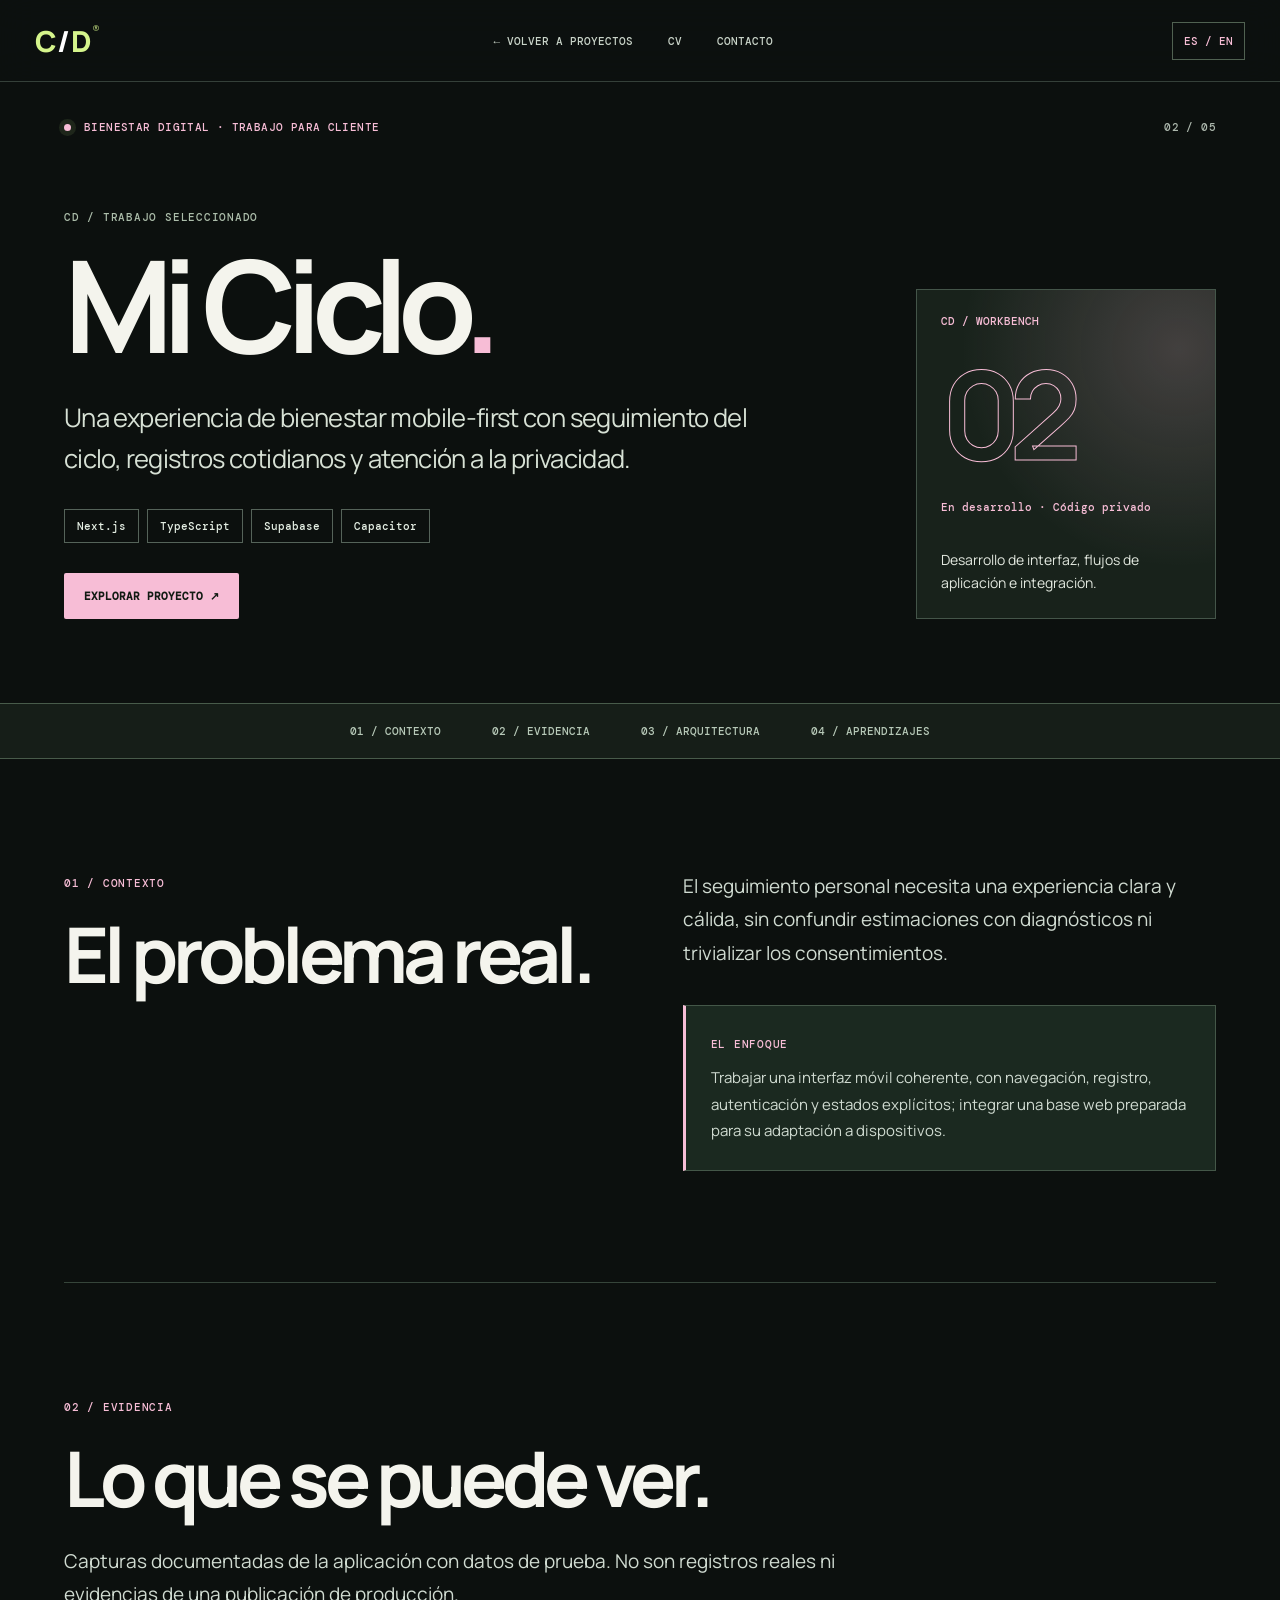
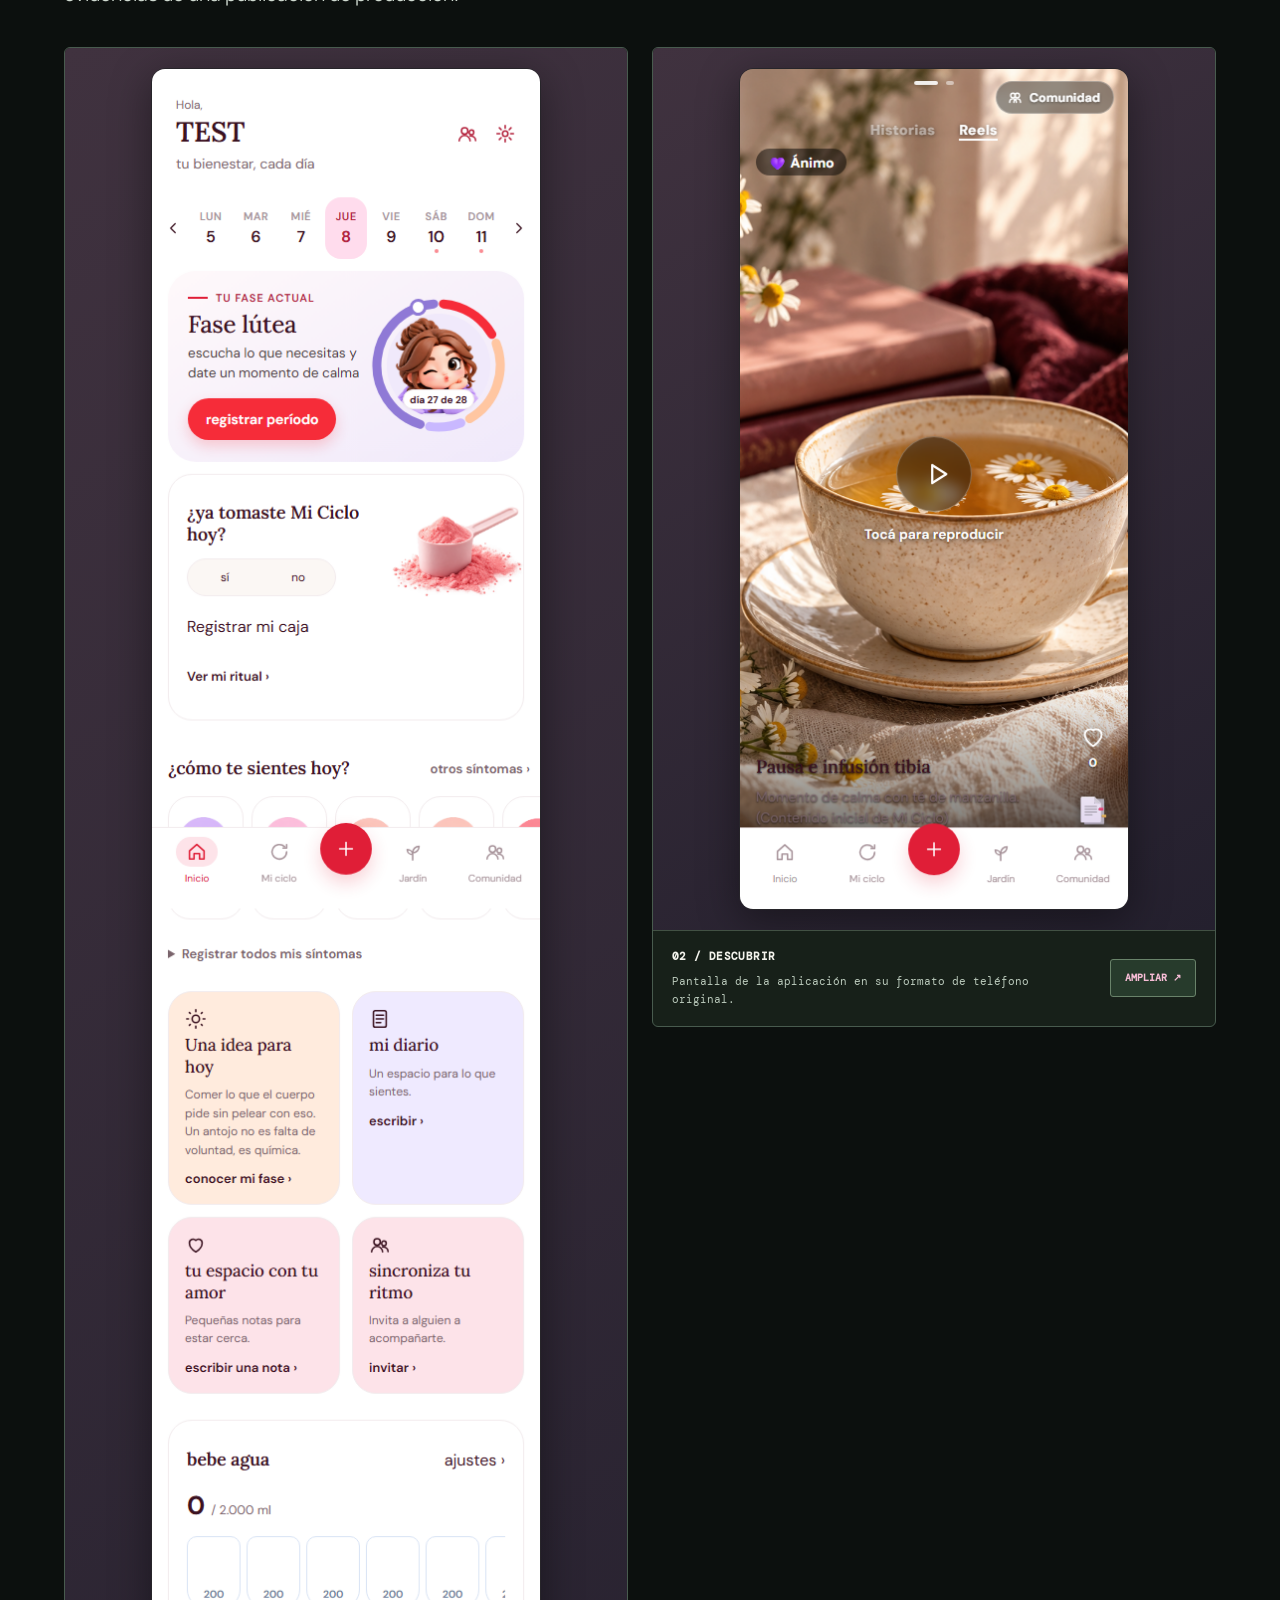
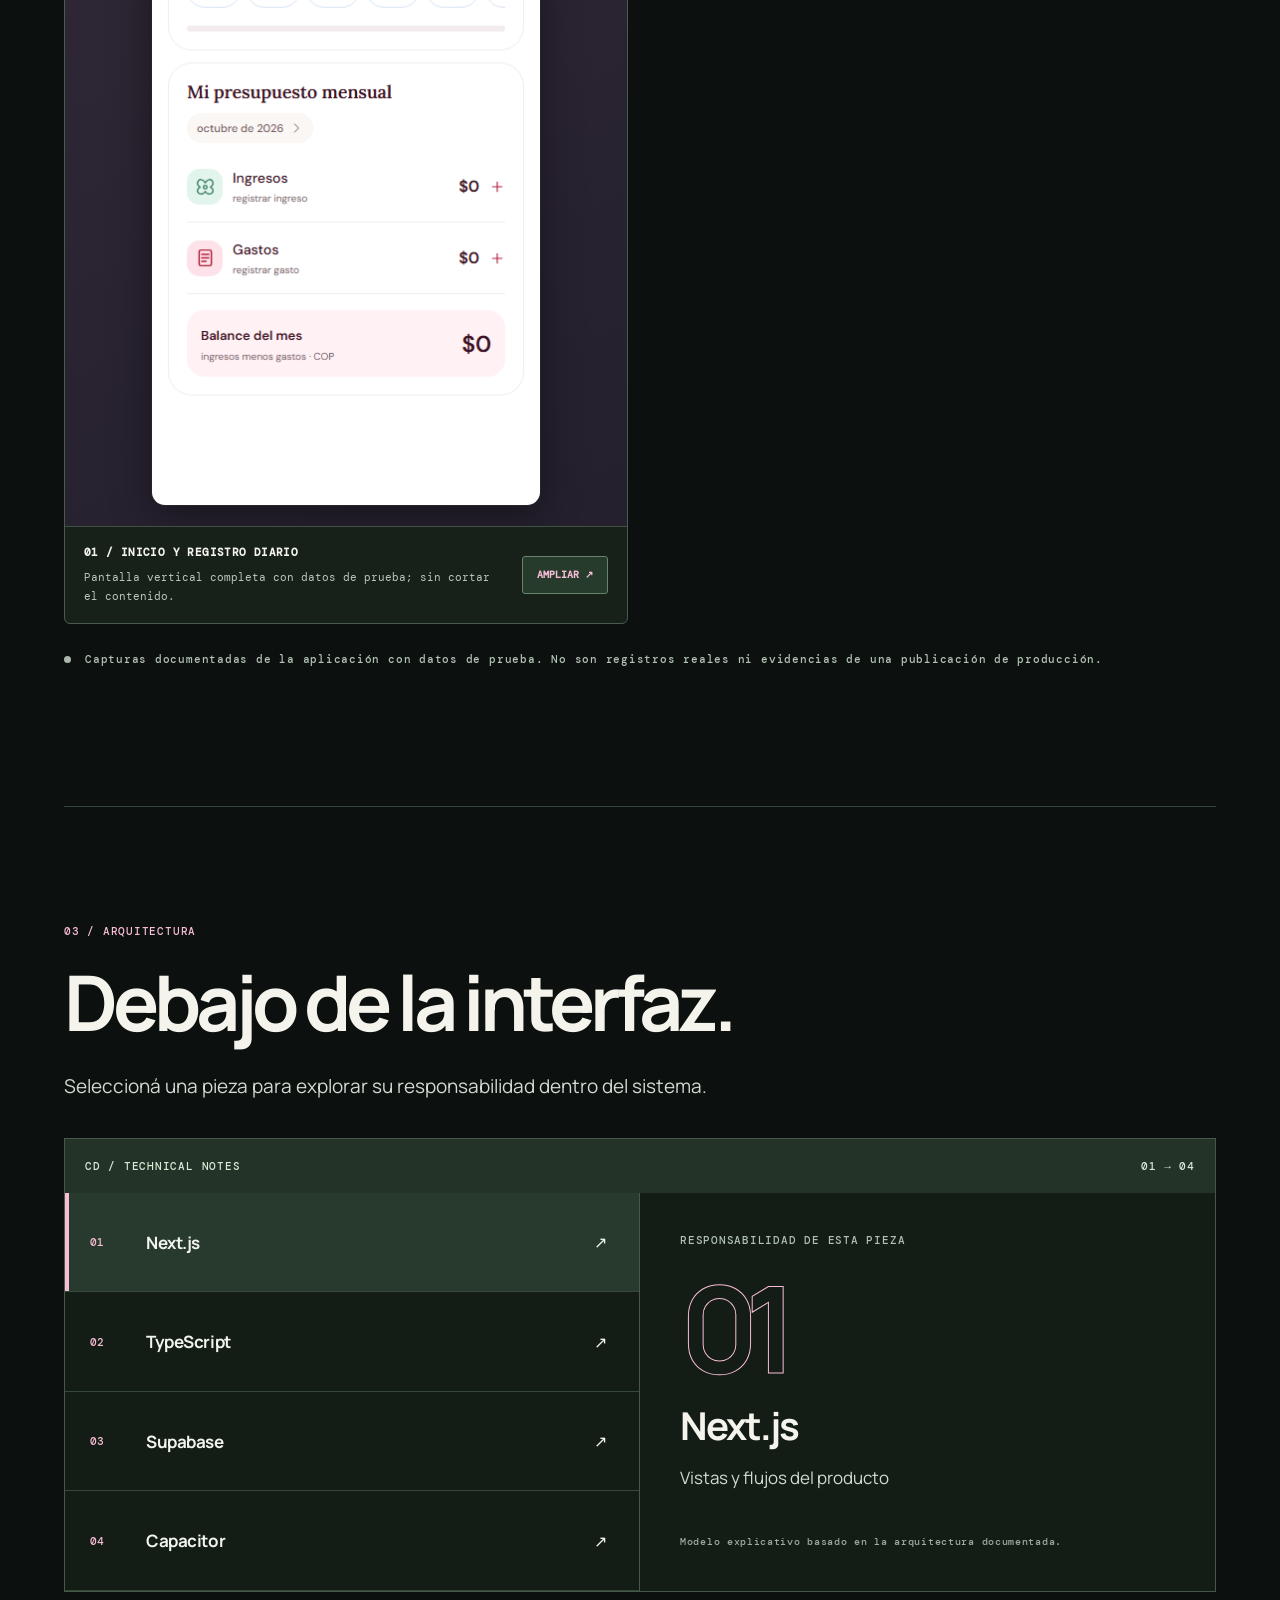
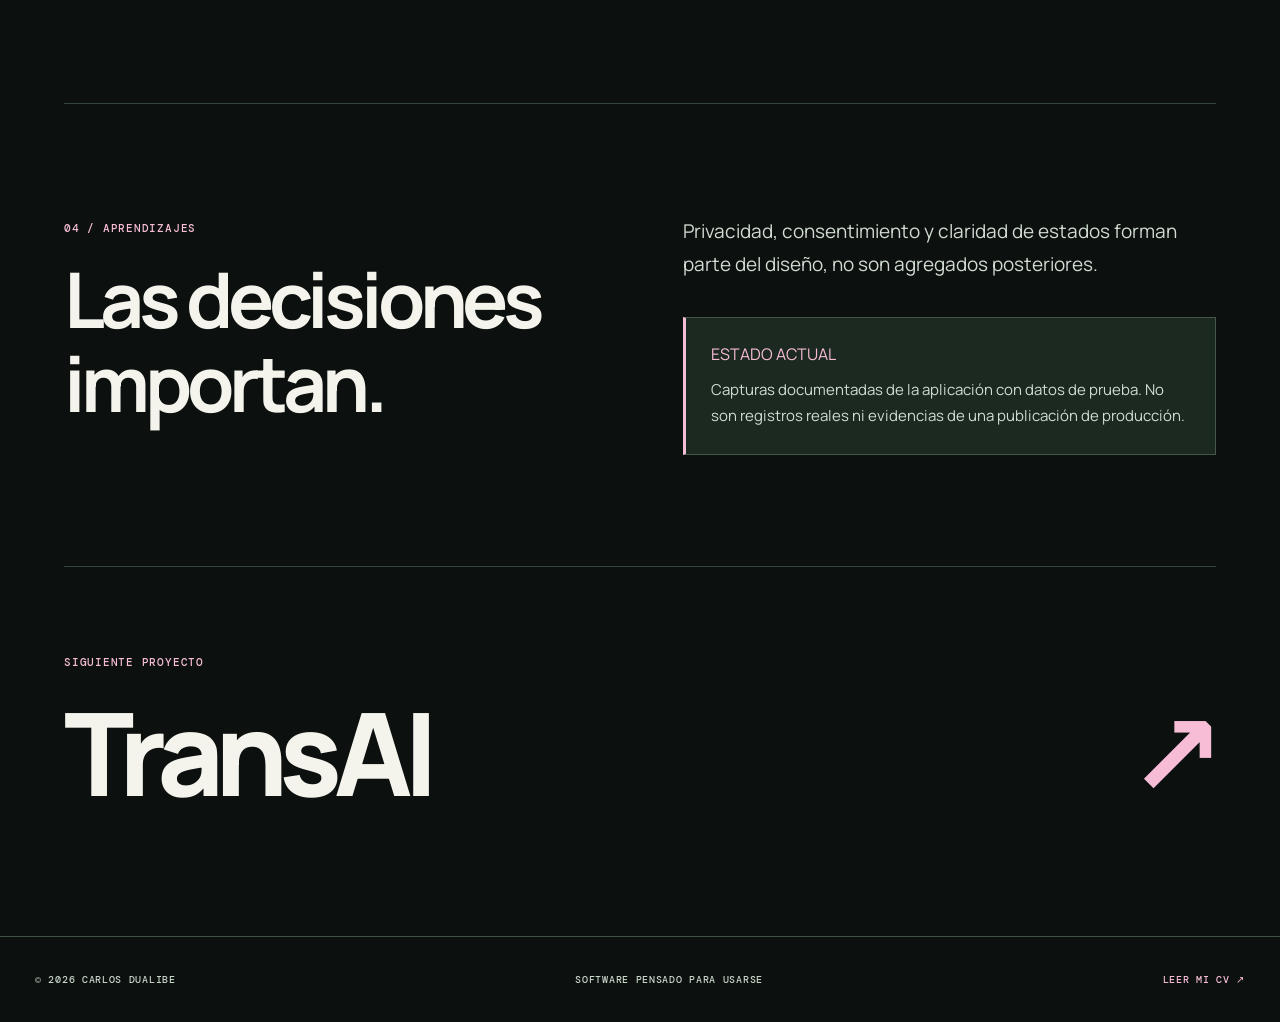
==== commit df8690bb: "fix(portfolio): full-size project evidence with real Rendo catalog detail and responsive editorial g" ====
--- a/work/mi-ciclo/index.html
+++ b/work/mi-ciclo/index.html
@@ -1 +1 @@
-<!doctype html><html lang="es"><head><meta charset="utf-8"/><meta name="viewport" content="width=device-width, initial-scale=1"/><meta name="theme-color" content="#0b0d0e"/><meta name="description" content="Una experiencia de bienestar mobile-first con seguimiento del ciclo, registros cotidianos y atención a la privacidad."/><meta property="og:title" content="Mi Ciclo | Carlos Dualibe"/><meta property="og:description" content="Una experiencia de bienestar mobile-first con seguimiento del ciclo, registros cotidianos y atención a la privacidad."/><meta property="og:image" content="https://carlos-dualibe.vercel.app/assets/og-card.svg"/><meta property="og:locale" content="es_AR"/><link rel="canonical" href="https://carlos-dualibe.vercel.app/work/mi-ciclo/"/><link rel="icon" href="/assets/favicon.svg"/><link rel="preconnect" href="https://fonts.googleapis.com"/><link rel="preconnect" href="https://fonts.gstatic.com" crossorigin/><link href="https://fonts.googleapis.com/css2?family=Manrope:wght@400;500;600;700;800&amp;family=DM+Mono:wght@400;500&amp;display=swap" rel="stylesheet"/><link rel="stylesheet" href="/case.css"/><title>Mi Ciclo — Caso de estudio | Carlos Dualibe</title><style>:root{--case-accent:#f7bdd6}</style></head><body><a class="skip" href="#content">Saltar al contenido</a><div class="reading-progress"><div id="progressBar"></div></div><header class="case-header"><a class="brand" href="/">C<span>/</span>D<small>®</small></a><nav><a href="/#proyectos" data-i18n-case="back">← VOLVER A PROYECTOS</a><a href="/cv/" data-i18n-case="cv">CV</a><a href="/#contacto" data-i18n-case="contact">CONTACTO</a></nav><button id="switchCaseLanguage" aria-label="Cambiar idioma" type="button">ES / EN</button></header><main id="content"><section class="case-hero"><div class="hero-eyebrow"><span class="dot"></span><span id="caseCategory">BIENESTAR DIGITAL · TRABAJO PARA CLIENTE</span><span>02 / 05</span></div><div class="hero-grid"><div><p class="eyebrow" data-i18n-case="selected">CD / TRABAJO SELECCIONADO</p><h1>Mi Ciclo<span>.</span></h1><p class="hero-summary" id="caseSummary">Una experiencia de bienestar mobile-first con seguimiento del ciclo, registros cotidianos y atención a la privacidad.</p><div class="tags"><span>Next.js</span><span>TypeScript</span><span>Supabase</span><span>Capacitor</span></div><div class="hero-actions"><a href="#evidencia" class="primary" data-i18n-case="explore">EXPLORAR PROYECTO ↗</a></div></div><div class="hero-stamp"><span>CD / WORKBENCH</span><strong>02</strong><span id="caseStatus">En desarrollo · Código privado</span><p id="caseRole">Desarrollo de interfaz, flujos de aplicación e integración.</p></div></div></section><nav class="case-local-nav" aria-label="Navegación del caso"><a href="#contexto" data-i18n-case="context">01 / CONTEXTO</a><a href="#evidencia" data-i18n-case="evidenceNav">02 / EVIDENCIA</a><a href="#arquitectura" data-i18n-case="architectureNav">03 / ARQUITECTURA</a><a href="#aprendizajes" data-i18n-case="lessonsNav">04 / APRENDIZAJES</a></nav><section class="case-section split" id="contexto"><div><span class="section-label" data-case-section-label="contextIndex">01 / CONTEXTO</span><h2 id="caseProblemTitle" data-static-problem>El problema real.</h2></div><div><p id="caseProblem">El seguimiento personal necesita una experiencia clara y cálida, sin confundir estimaciones con diagnósticos ni trivializar los consentimientos.</p><aside class="note"><span data-i18n-case="approachLabel">EL ENFOQUE</span><p id="caseSolution">Trabajar una interfaz móvil coherente, con navegación, registro, autenticación y estados explícitos; integrar una base web preparada para su adaptación a dispositivos.</p></aside></div></section><section class="case-section" id="evidencia"><div class="section-head"><span class="section-label" data-case-section-label="evidenceIndex">02 / EVIDENCIA</span><h2 data-i18n-case="visualTitle">Lo que se puede ver.</h2><p id="caseEvidence">Capturas documentadas de la aplicación con datos de prueba. No son registros reales ni evidencias de una publicación de producción.</p></div><div class="case-gallery"><button class="case-image-trigger" type="button" data-src="/assets/mi-ciclo-monolito-home.png" data-alt="Capturas documentadas de la aplicación con datos de prueba. No son registros reales ni evidencias de una publicación de producción."><span class="image-meta">CD / 02.01 · Mi Ciclo</span><img src="/assets/mi-ciclo-monolito-home.png" alt="Capturas documentadas de la aplicación con datos de prueba. No son registros reales ni evidencias de una publicación de producción." loading="lazy"/><span class="image-cta" data-i18n-case="view">AMPLIAR ↗</span></button><button class="case-image-trigger" type="button" data-src="/assets/mi-ciclo-monolito-descubrir.png" data-alt="Capturas documentadas de la aplicación con datos de prueba. No son registros reales ni evidencias de una publicación de producción."><span class="image-meta">CD / 02.02 · Mi Ciclo</span><img src="/assets/mi-ciclo-monolito-descubrir.png" alt="Capturas documentadas de la aplicación con datos de prueba. No son registros reales ni evidencias de una publicación de producción." loading="lazy"/><span class="image-cta" data-i18n-case="view">AMPLIAR ↗</span></button></div><div class="status-caption"><span class="dot"></span><p id="caseCurrent">En desarrollo · Código privado · Capturas documentadas de la aplicación con datos de prueba. No son registros reales ni evidencias de una publicación de producción.</p></div></section><section class="case-section" id="arquitectura"><div class="section-head"><span class="section-label" data-case-section-label="architectureIndex">03 / ARQUITECTURA</span><h2 data-i18n-case="architectureTitle">Debajo de la interfaz.</h2><p data-i18n-case="architectureDesc">Seleccioná una pieza para explorar su responsabilidad dentro del sistema.</p></div><div class="architecture"><div class="architecture-top"><span>CD / TECHNICAL NOTES</span><span>01 → 04</span></div><div class="architecture-grid"><div class="layers"><button class="layer-button is-active" type="button" data-layer="0" aria-pressed="true"><span>01</span><strong>Next.js</strong><span>↗</span></button><button class="layer-button" type="button" data-layer="1" aria-pressed="false"><span>02</span><strong>TypeScript</strong><span>↗</span></button><button class="layer-button" type="button" data-layer="2" aria-pressed="false"><span>03</span><strong>Supabase</strong><span>↗</span></button><button class="layer-button" type="button" data-layer="3" aria-pressed="false"><span>04</span><strong>Capacitor</strong><span>↗</span></button></div><div class="layer-content"><span data-i18n-case="layerResponsibility">RESPONSABILIDAD DE ESTA PIEZA</span><strong id="layerNumber">01</strong><h3 id="layerTitle">Next.js</h3><p id="layerDescription">Vistas y flujos del producto</p><small data-i18n-case="architectureDisclaimer">Modelo explicativo de la arquitectura documentada.</small></div></div></div></section><section class="case-section split" id="aprendizajes"><div><span class="section-label" data-case-section-label="takeawaysIndex">04 / APRENDIZAJES</span><h2 data-i18n-case="lessonsTitle">Lo que aprendí construyéndolo.</h2></div><div><p id="caseTakeaway">Privacidad, consentimiento y claridad de estados forman parte del diseño, no son agregados posteriores.</p><div class="takeaway-note"><span data-i18n-case="statusLabel">ESTADO ACTUAL</span><p id="caseStatusDetail">Capturas documentadas de la aplicación con datos de prueba. No son registros reales ni evidencias de una publicación de producción.</p></div></div></section><section class="next-case"><span data-i18n-case="next">SIGUIENTE PROYECTO</span><a href="/work/transai/">TransAI <span>↗</span></a></section></main><footer><span>© 2026 CARLOS DUALIBE</span><span data-i18n-case="footer">SOFTWARE PENSADO PARA USARSE</span><a href="/cv/" data-i18n-case="cvLong">LEER MI CV ↗</a></footer><dialog id="caseLightbox"><button id="closeLightbox" type="button" aria-label="Cerrar imagen">✕</button><img id="lightboxImg" alt=""/></dialog><script type="application/json" id="caseData">{"slug":"mi-ciclo","n":"02","name":"Mi Ciclo","accent":"#f7bdd6","stack":["Next.js","TypeScript","Supabase","Capacitor"],"images":["/assets/mi-ciclo-monolito-home.png","/assets/mi-ciclo-monolito-descubrir.png"],"es":{"tag":"BIENESTAR DIGITAL · TRABAJO PARA CLIENTE","state":"En desarrollo · Código privado","summary":"Una experiencia de bienestar mobile-first con seguimiento del ciclo, registros cotidianos y atención a la privacidad.","problem":"El seguimiento personal necesita una experiencia clara y cálida, sin confundir estimaciones con diagnósticos ni trivializar los consentimientos.","solution":"Trabajar una interfaz móvil coherente, con navegación, registro, autenticación y estados explícitos; integrar una base web preparada para su adaptación a dispositivos.","evidence":"Capturas documentadas de la aplicación con datos de prueba. No son registros reales ni evidencias de una publicación de producción.","takeaway":"Privacidad, consentimiento y claridad de estados forman parte del diseño, no son agregados posteriores.","role":"Desarrollo de interfaz, flujos de aplicación e integración.","layers":[["Next.js","Vistas y flujos del producto"],["TypeScript","Estructuras y estados compartidos"],["Supabase","Autenticación y persistencia"],["Capacitor","Integración con plataformas móviles"]]},"en":{"tag":"WELLNESS APP · CLIENT PROJECT","state":"In development · Private code","summary":"A mobile-first wellness experience with cycle tracking, daily logging and a thoughtful approach to privacy.","problem":"Personal tracking needs a clear, welcoming experience without confusing estimates with diagnoses or treating consent as decoration.","solution":"Build coherent mobile navigation, logging, authentication and explicit states around a web foundation that can be adapted to mobile platforms.","evidence":"Documented application screenshots with test data. They are not personal records or evidence of a production release.","takeaway":"Privacy, consent and clear state communication belong in the product from the start.","role":"UI development, application flows and integrations.","layers":[["Next.js","Product screens and user journeys"],["TypeScript","Shared data structures and states"],["Supabase","Authentication and persistence"],["Capacitor","Mobile platform integration"]]}}</script><script defer src="/case.js"></script></body></html>+<!doctype html><html lang="es"><head><meta charset="utf-8"/><meta name="viewport" content="width=device-width, initial-scale=1"/><meta name="theme-color" content="#0b0d0e"/><meta name="description" content="Una experiencia de bienestar mobile-first con seguimiento del ciclo, registros cotidianos y atención a la privacidad."/><meta property="og:title" content="Mi Ciclo | Carlos Dualibe"/><meta property="og:description" content="Una experiencia de bienestar mobile-first con seguimiento del ciclo, registros cotidianos y atención a la privacidad."/><meta property="og:image" content="https://carlos-dualibe.vercel.app/assets/og-card.svg"/><meta property="og:locale" content="es_AR"/><link rel="canonical" href="https://carlos-dualibe.vercel.app/work/mi-ciclo/"/><link rel="icon" href="/assets/favicon.svg"/><link rel="preconnect" href="https://fonts.googleapis.com"/><link rel="preconnect" href="https://fonts.gstatic.com" crossorigin/><link href="https://fonts.googleapis.com/css2?family=Manrope:wght@400;500;600;700;800&amp;family=DM+Mono:wght@400;500&amp;display=swap" rel="stylesheet"/><link rel="stylesheet" href="/case.css"/><title>Mi Ciclo — Caso de estudio | Carlos Dualibe</title><style>:root{--case-accent:#f7bdd6}</style></head><body><a class="skip" href="#content">Saltar al contenido</a><div class="reading-progress"><div id="progressBar"></div></div><header class="case-header"><a class="brand" href="/">C<span>/</span>D<small>®</small></a><nav><a href="/#proyectos" data-i18n-case="back">← VOLVER A PROYECTOS</a><a href="/cv/" data-i18n-case="cv">CV</a><a href="/#contacto" data-i18n-case="contact">CONTACTO</a></nav><button id="switchCaseLanguage" aria-label="Cambiar idioma" type="button">ES / EN</button></header><main id="content"><section class="case-hero"><div class="hero-eyebrow"><span class="dot"></span><span id="caseCategory">BIENESTAR DIGITAL · TRABAJO PARA CLIENTE</span><span>02 / 05</span></div><div class="hero-grid"><div><p class="eyebrow" data-i18n-case="selected">CD / TRABAJO SELECCIONADO</p><h1>Mi Ciclo<span>.</span></h1><p class="hero-summary" id="caseSummary">Una experiencia de bienestar mobile-first con seguimiento del ciclo, registros cotidianos y atención a la privacidad.</p><div class="tags"><span>Next.js</span><span>TypeScript</span><span>Supabase</span><span>Capacitor</span></div><div class="hero-actions"><a href="#evidencia" class="primary" data-i18n-case="explore">EXPLORAR PROYECTO ↗</a></div></div><div class="hero-stamp"><span>CD / WORKBENCH</span><strong>02</strong><span id="caseStatus">En desarrollo · Código privado</span><p id="caseRole">Desarrollo de interfaz, flujos de aplicación e integración.</p></div></div></section><nav class="case-local-nav" aria-label="Navegación del caso"><a href="#contexto" data-i18n-case="context">01 / CONTEXTO</a><a href="#evidencia" data-i18n-case="evidenceNav">02 / EVIDENCIA</a><a href="#arquitectura" data-i18n-case="architectureNav">03 / ARQUITECTURA</a><a href="#aprendizajes" data-i18n-case="lessonsNav">04 / APRENDIZAJES</a></nav><section class="case-section split" id="contexto"><div><span class="section-label" data-case-section-label="contextIndex">01 / CONTEXTO</span><h2 id="caseProblemTitle" data-static-problem>El problema real.</h2></div><div><p id="caseProblem">El seguimiento personal necesita una experiencia clara y cálida, sin confundir estimaciones con diagnósticos ni trivializar los consentimientos.</p><aside class="note"><span data-i18n-case="approachLabel">EL ENFOQUE</span><p id="caseSolution">Trabajar una interfaz móvil coherente, con navegación, registro, autenticación y estados explícitos; integrar una base web preparada para su adaptación a dispositivos.</p></aside></div></section><section class="case-section" id="evidencia"><div class="section-head"><span class="section-label" data-case-section-label="evidenceIndex">02 / EVIDENCIA</span><h2 data-i18n-case="visualTitle">Lo que se puede ver.</h2><p id="caseEvidence">Capturas documentadas de la aplicación con datos de prueba. No son registros reales ni evidencias de una publicación de producción.</p></div><div class="case-gallery case-gallery--mobile"><figure class="case-evidence case-evidence--phone"><div class="case-evidence__viewport"><img src="/assets/mi-ciclo-monolito-home.png" width="390" height="2047" alt="Captura vertical completa del inicio de Mi Ciclo con seguimiento del ciclo y registros diarios de prueba." data-alt-es="Captura vertical completa del inicio de Mi Ciclo con seguimiento del ciclo y registros diarios de prueba." data-alt-en="Full-length Mi Ciclo home screen showing cycle tracking and test-data daily records." loading="lazy" decoding="async"/></div><figcaption class="case-evidence__caption"><div><strong data-i18n-case="evidenceMobileHomeTitle"></strong><span data-i18n-case="evidenceMobileHomeNote"></span></div><button type="button" class="case-image-trigger case-evidence__expand" data-src="/assets/mi-ciclo-monolito-home.png" data-alt-es="Captura vertical completa del inicio de Mi Ciclo con seguimiento del ciclo y registros diarios de prueba." data-alt-en="Full-length Mi Ciclo home screen showing cycle tracking and test-data daily records." data-i18n-case="view">AMPLIAR ↗</button></figcaption></figure><figure class="case-evidence case-evidence--phone"><div class="case-evidence__viewport"><img src="/assets/mi-ciclo-monolito-descubrir.png" width="390" height="844" alt="Captura completa de la pantalla Descubrir de Mi Ciclo con navegación inferior." data-alt-es="Captura completa de la pantalla Descubrir de Mi Ciclo con navegación inferior." data-alt-en="Uncropped Mi Ciclo Discover screen with bottom navigation." loading="lazy" decoding="async"/></div><figcaption class="case-evidence__caption"><div><strong data-i18n-case="evidenceMobileDiscoverTitle"></strong><span data-i18n-case="evidenceMobileDiscoverNote"></span></div><button type="button" class="case-image-trigger case-evidence__expand" data-src="/assets/mi-ciclo-monolito-descubrir.png" data-alt-es="Captura completa de la pantalla Descubrir de Mi Ciclo con navegación inferior." data-alt-en="Uncropped Mi Ciclo Discover screen with bottom navigation." data-i18n-case="view">AMPLIAR ↗</button></figcaption></figure></div><div class="status-caption"><span class="dot"></span><p id="caseCurrent">En desarrollo · Código privado · Capturas documentadas de la aplicación con datos de prueba. No son registros reales ni evidencias de una publicación de producción.</p></div></section><section class="case-section" id="arquitectura"><div class="section-head"><span class="section-label" data-case-section-label="architectureIndex">03 / ARQUITECTURA</span><h2 data-i18n-case="architectureTitle">Debajo de la interfaz.</h2><p data-i18n-case="architectureDesc">Seleccioná una pieza para explorar su responsabilidad dentro del sistema.</p></div><div class="architecture"><div class="architecture-top"><span>CD / TECHNICAL NOTES</span><span>01 → 04</span></div><div class="architecture-grid"><div class="layers"><button class="layer-button is-active" type="button" data-layer="0" aria-pressed="true"><span>01</span><strong>Next.js</strong><span>↗</span></button><button class="layer-button" type="button" data-layer="1" aria-pressed="false"><span>02</span><strong>TypeScript</strong><span>↗</span></button><button class="layer-button" type="button" data-layer="2" aria-pressed="false"><span>03</span><strong>Supabase</strong><span>↗</span></button><button class="layer-button" type="button" data-layer="3" aria-pressed="false"><span>04</span><strong>Capacitor</strong><span>↗</span></button></div><div class="layer-content"><span data-i18n-case="layerResponsibility">RESPONSABILIDAD DE ESTA PIEZA</span><strong id="layerNumber">01</strong><h3 id="layerTitle">Next.js</h3><p id="layerDescription">Vistas y flujos del producto</p><small data-i18n-case="architectureDisclaimer">Modelo explicativo de la arquitectura documentada.</small></div></div></div></section><section class="case-section split" id="aprendizajes"><div><span class="section-label" data-case-section-label="takeawaysIndex">04 / APRENDIZAJES</span><h2 data-i18n-case="lessonsTitle">Lo que aprendí construyéndolo.</h2></div><div><p id="caseTakeaway">Privacidad, consentimiento y claridad de estados forman parte del diseño, no son agregados posteriores.</p><div class="takeaway-note"><span data-i18n-case="statusLabel">ESTADO ACTUAL</span><p id="caseStatusDetail">Capturas documentadas de la aplicación con datos de prueba. No son registros reales ni evidencias de una publicación de producción.</p></div></div></section><section class="next-case"><span data-i18n-case="next">SIGUIENTE PROYECTO</span><a href="/work/transai/">TransAI <span>↗</span></a></section></main><footer><span>© 2026 CARLOS DUALIBE</span><span data-i18n-case="footer">SOFTWARE PENSADO PARA USARSE</span><a href="/cv/" data-i18n-case="cvLong">LEER MI CV ↗</a></footer><dialog id="caseLightbox"><button id="closeLightbox" type="button" aria-label="Cerrar imagen">✕</button><img id="lightboxImg" alt=""/></dialog><script type="application/json" id="caseData">{"slug":"mi-ciclo","n":"02","name":"Mi Ciclo","accent":"#f7bdd6","stack":["Next.js","TypeScript","Supabase","Capacitor"],"images":["/assets/mi-ciclo-monolito-home.png","/assets/mi-ciclo-monolito-descubrir.png"],"es":{"tag":"BIENESTAR DIGITAL · TRABAJO PARA CLIENTE","state":"En desarrollo · Código privado","summary":"Una experiencia de bienestar mobile-first con seguimiento del ciclo, registros cotidianos y atención a la privacidad.","problem":"El seguimiento personal necesita una experiencia clara y cálida, sin confundir estimaciones con diagnósticos ni trivializar los consentimientos.","solution":"Trabajar una interfaz móvil coherente, con navegación, registro, autenticación y estados explícitos; integrar una base web preparada para su adaptación a dispositivos.","evidence":"Capturas documentadas de la aplicación con datos de prueba. No son registros reales ni evidencias de una publicación de producción.","takeaway":"Privacidad, consentimiento y claridad de estados forman parte del diseño, no son agregados posteriores.","role":"Desarrollo de interfaz, flujos de aplicación e integración.","layers":[["Next.js","Vistas y flujos del producto"],["TypeScript","Estructuras y estados compartidos"],["Supabase","Autenticación y persistencia"],["Capacitor","Integración con plataformas móviles"]]},"en":{"tag":"WELLNESS APP · CLIENT PROJECT","state":"In development · Private code","summary":"A mobile-first wellness experience with cycle tracking, daily logging and a thoughtful approach to privacy.","problem":"Personal tracking needs a clear, welcoming experience without confusing estimates with diagnoses or treating consent as decoration.","solution":"Build coherent mobile navigation, logging, authentication and explicit states around a web foundation that can be adapted to mobile platforms.","evidence":"Documented application screenshots with test data. They are not personal records or evidence of a production release.","takeaway":"Privacy, consent and clear state communication belong in the product from the start.","role":"UI development, application flows and integrations.","layers":[["Next.js","Product screens and user journeys"],["TypeScript","Shared data structures and states"],["Supabase","Authentication and persistence"],["Capacitor","Mobile platform integration"]]}}</script><script defer src="/case.js"></script></body></html>
--- a/case.css
+++ b/case.css
@@ -40,3 +40,59 @@
 @media(max-width:880px){.hero-grid,.split{grid-template-columns:1fr;gap:35px}.hero-stamp{min-height:185px}.hero-stamp strong{font-size:80px;position:absolute;right:55px;opacity:.3}.hero-stamp{position:relative}.case-section{padding:76px 0}.case-local-nav{justify-content:flex-start}.case-gallery{grid-template-columns:1fr}.case-image-trigger:only-child{grid-column:auto}}
 @media(max-width:620px){.case-header{height:69px;padding:0 18px}.case-header nav{gap:12px}.case-header nav a{font-size:9px}.case-header nav a:last-child{display:none}#switchCaseLanguage{font-size:10px}.case-local-nav{top:69px}.case-local-nav a{font-size:9px;padding:16px 0}.case-hero,.case-section,.next-case{margin-left:20px;margin-right:20px}.case-hero{padding:25px 0 63px}.hero-grid{margin-top:41px}.hero-grid h1{font-size:clamp(61px,15vw,85px)}.hero-summary{font-size:18px}.case-section h2{font-size:44px}.case-image-trigger img{height:355px}.architecture-grid{grid-template-columns:1fr}.layers{border-right:0;border-bottom:1px solid #465847}.layer-button{padding:16px 20px;min-height:76px}.layer-content{padding:26px;min-height:300px}.case-diagram{padding:24px;gap:8px}.case-diagram>span{padding:15px 9px;font-size:9px}.next-case{padding:70px 0}.next-case>a{font-size:48px}footer{flex-wrap:wrap;padding:24px 20px}}
 @media(prefers-reduced-motion:reduce){html{scroll-behavior:auto}*,*::before,*::after{transition:none!important;animation:none!important}}
+
+/* Evidence gallery v3: proof should be fully readable at natural aspect ratio.
+   No screenshot is arbitrarily cropped or enlarged inside a fixed-height card. */
+.case-gallery--editorial,.case-gallery--single{display:flex;flex-direction:column;gap:24px}
+.case-gallery--mobile{display:grid;grid-template-columns:repeat(2,minmax(0,1fr));align-items:start;gap:24px}
+.case-gallery__details{display:grid;grid-template-columns:minmax(0,1.12fr) minmax(260px,.88fr);gap:24px;align-items:stretch}
+.case-gallery .case-evidence{min-width:0;max-width:100%;margin:0;display:flex;flex-direction:column;background:#172019;border:1px solid #485b4e;border-radius:6px;overflow:hidden}
+.case-evidence__viewport{display:flex;align-items:flex-start;justify-content:center;min-width:0;max-width:100%;overflow:hidden;background:#26312a}
+.case-evidence__viewport img,.case-gallery .case-evidence__viewport img{
+  display:block;width:100%;max-width:100%;height:auto!important;max-height:none!important;
+  object-fit:contain!important;object-position:center!important;transform:none!important;
+  filter:none;image-rendering:auto;
+}
+.case-evidence--hero .case-evidence__viewport{background:#f8f5ed}
+.case-evidence--detail .case-evidence__viewport{background:#222b25}
+.case-evidence__caption{display:flex;align-items:center;justify-content:space-between;gap:20px;flex-wrap:wrap;padding:17px 19px;border-top:1px solid #425144;margin-top:auto}
+.case-evidence__caption>div{display:flex;flex-direction:column;gap:7px;min-width:0;flex:1 1 215px}
+.case-evidence__caption strong{color:var(--ink);font:700 11px/1.55 var(--mono);letter-spacing:.035em}
+.case-evidence__caption span{color:#bbcabc;font:400 11px/1.7 var(--mono)}
+.case-evidence__expand.case-image-trigger{
+  position:static;display:inline-flex;align-items:center;justify-content:center;
+  flex:0 0 auto;width:auto;min-height:0;max-width:100%;padding:11px 14px;
+  background:#273b2c;border:1px solid #69836a;border-radius:3px;overflow:visible;
+  color:var(--accent);font:700 10px/1.4 var(--mono);text-align:center;
+  transition:background .2s,color .2s;
+}
+.case-evidence__expand.case-image-trigger:hover{background:#354b39;color:#f3f6ed}
+.case-evidence__expand.case-image-trigger:focus-visible{outline:2px solid var(--accent);outline-offset:4px}
+.case-evidence__insight{display:flex;flex-direction:column;justify-content:center;padding:clamp(22px,3vw,38px);border-radius:6px;border:1px solid #50604f;background:radial-gradient(ellipse at 94% 6%,color-mix(in srgb,var(--accent) 13%,transparent),transparent 54%),#1a281e;min-width:0}
+.case-evidence__insight>span:first-child{color:var(--accent);font:600 10px/1.7 var(--mono);letter-spacing:.05em}
+.case-evidence__insight h3{margin:22px 0 16px;font-size:clamp(25px,2.8vw,40px);line-height:1.16;letter-spacing:-.05em}
+.case-evidence__insight p{font-size:15px;line-height:1.8;color:#c8d7ca;margin:0 0 28px}
+.case-evidence__insight-foot{color:#a9b9aa;font:500 10px/1.7 var(--mono);letter-spacing:.06em;margin-top:auto}
+.case-gallery--mobile .case-evidence__viewport{padding:20px;background:linear-gradient(150deg,#40323f,#24202e)}
+.case-gallery--mobile .case-evidence__viewport img{width:100%;max-width:390px;height:auto!important;object-fit:contain!important;border:1px solid #27252a;border-radius:14px;box-shadow:0 10px 40px #0006}
+.case-gallery--single .case-evidence{width:100%}
+@media(max-width:880px){
+  .case-gallery__details{grid-template-columns:1fr}
+  .case-evidence__insight{min-height:220px}
+  .case-gallery--mobile{gap:14px}
+  .case-gallery--mobile .case-evidence__viewport{padding:12px}
+}
+@media(max-width:620px){
+  .case-gallery--editorial,.case-gallery--single{gap:16px}
+  .case-gallery--mobile{grid-template-columns:1fr;gap:20px}
+  .case-gallery--mobile .case-evidence__viewport img{max-width:390px}
+  .case-evidence__caption{padding:15px;gap:13px}
+  .case-evidence__caption strong{font-size:10px}
+  .case-evidence__caption span{font-size:10px}
+  .case-evidence__insight{padding:24px;min-height:0}
+  .case-evidence__insight h3{font-size:30px;margin:15px 0 10px}
+  .case-evidence__insight p{font-size:14px}
+  .case-evidence__expand.case-image-trigger{padding:10px 12px}
+}
+@media(prefers-reduced-motion:reduce){.case-evidence__expand.case-image-trigger{transition:none!important}}
+
